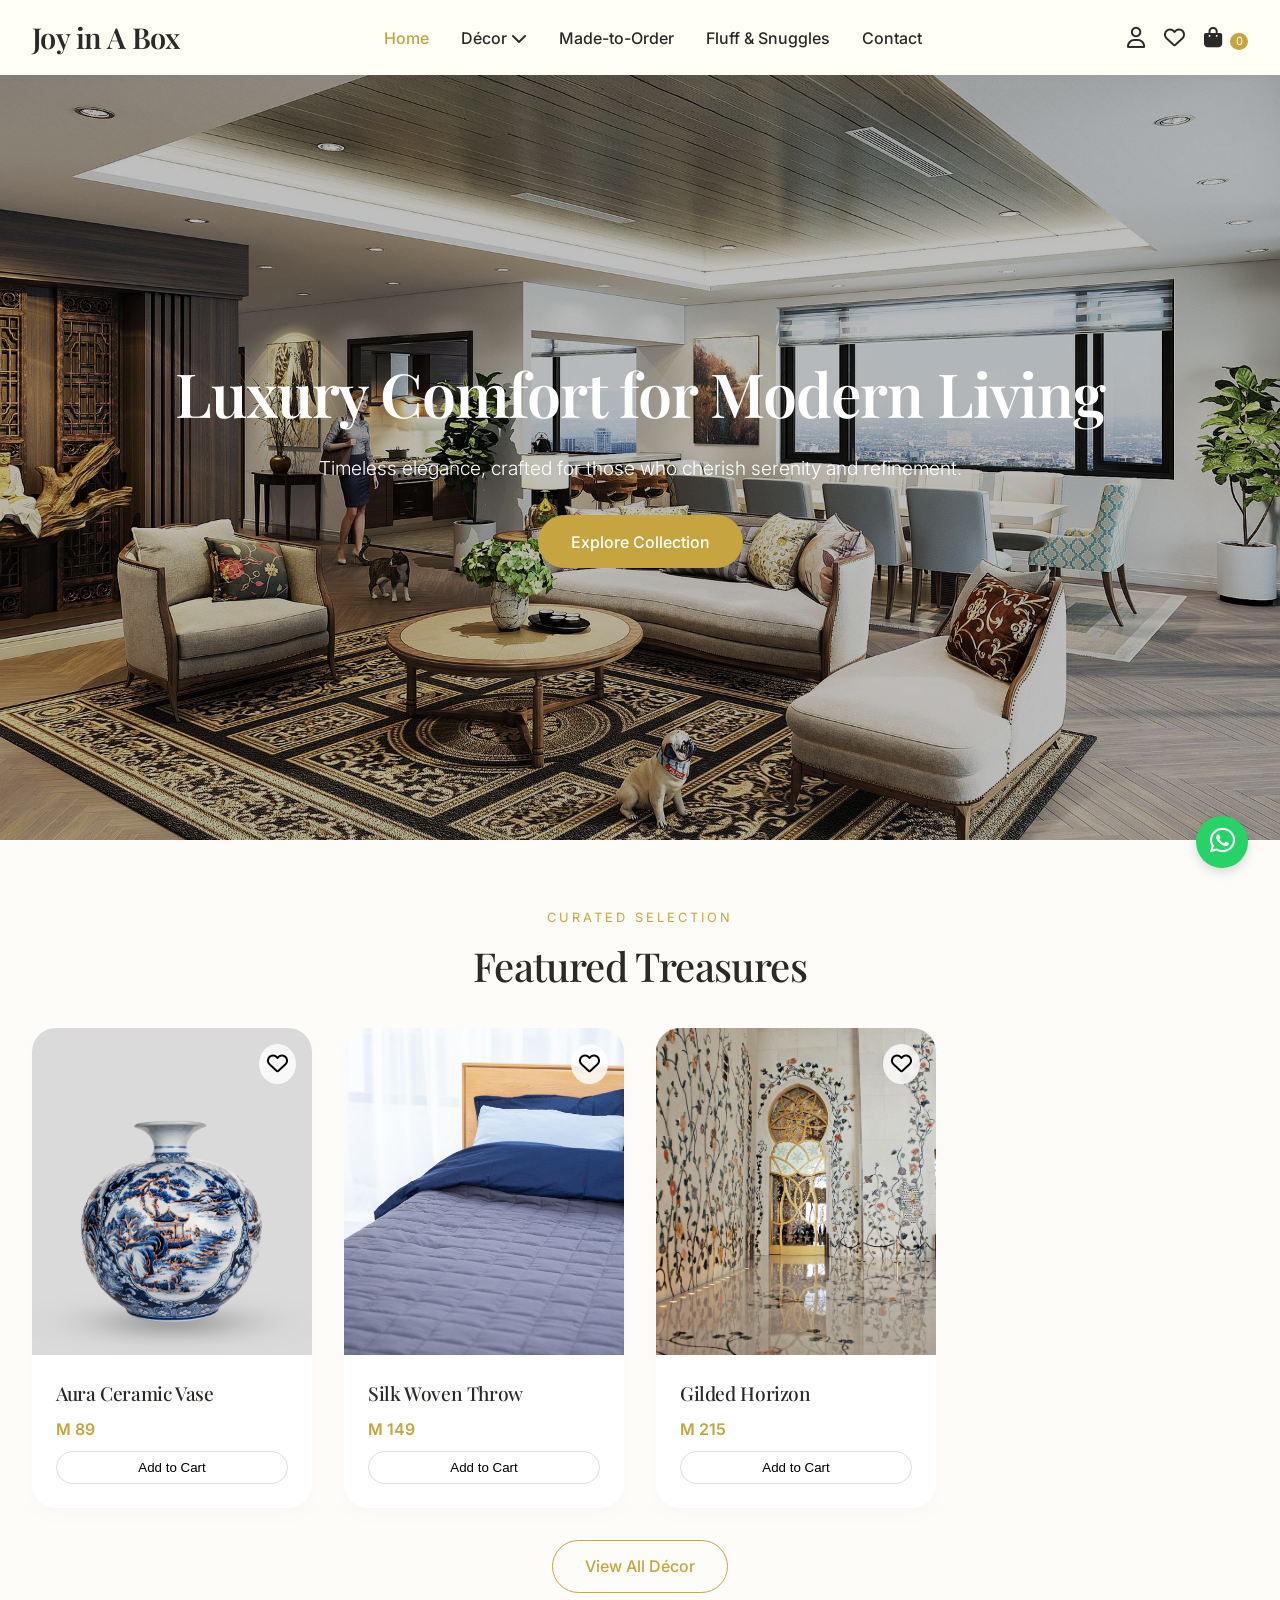
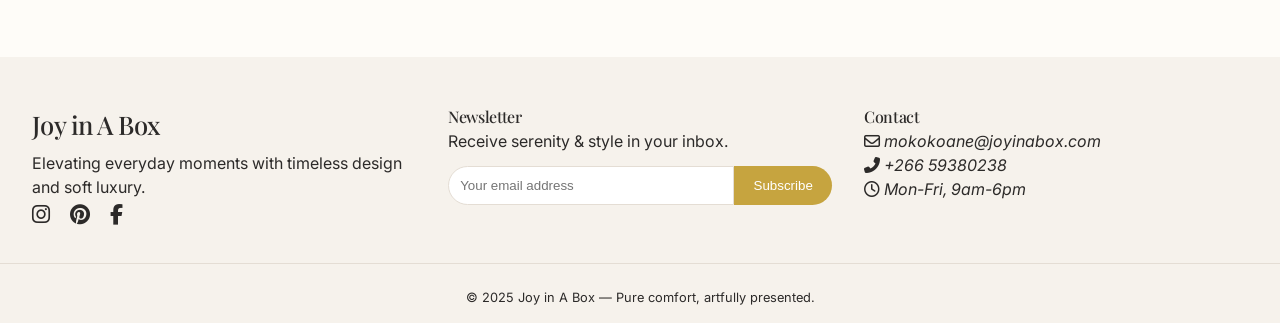
==== index.html @ 7d994edd "Add files via upload" ====
<!DOCTYPE html>
<html lang="en">
<head>
    <meta charset="UTF-8">
    <meta name="viewport" content="width=device-width, initial-scale=1.0, viewport-fit=cover">
    <title>Joy in A Box | Luxury Comfort</title>
    <link rel="preconnect" href="https://fonts.googleapis.com">
    <link rel="preconnect" href="https://fonts.gstatic.com" crossorigin>
    <link href="https://fonts.googleapis.com/css2?family=Inter:opsz,wght@14..32,300;14..32,400;14..32,500;14..32,600&family=Playfair+Display:wght@400;500;600;700&display=swap" rel="stylesheet">
    <link rel="stylesheet" href="https://cdnjs.cloudflare.com/ajax/libs/font-awesome/6.5.1/css/all.min.css">
    <link rel="stylesheet" href="styles.css">
</head>
<body>
    <header class="header">
        <div class="container header-container">
            <div class="logo">
                <a href="index.html">Joy in A Box</a>
            </div>
            <nav class="main-nav">
                <ul class="nav-links">
                    <li><a href="index.html" class="active">Home</a></li>
                    <li class="dropdown-trigger">
                        <a href="decor.html">Décor <i class="fas fa-chevron-down dropdown-arrow"></i></a>
                        <ul class="dropdown-menu">
                            <li><a href="decor.html#wall-art">Wall Art</a></li>
                            <li><a href="decor.html#vases">Vases</a></li>
                            <li><a href="decor.html#lighting">Lighting</a></li>
                        </ul>
                    </li>
                    <li><a href="made-to-order.html">Made-to-Order</a></li>
                    <li><a href="fluff-snuggles.html">Fluff & Snuggles</a></li>
                    <li><a href="contact.html">Contact</a></li>
                </ul>
            </nav>
            <div class="header-icons">
                <a href="#" aria-label="Account" class="icon-btn"><i class="far fa-user"></i></a>
                <a href="#" aria-label="Favourites" class="icon-btn"><i class="far fa-heart"></i></a>
                <a href="#" aria-label="Cart" class="icon-btn cart-icon"><i class="fas fa-shopping-bag"></i> <span class="cart-count">0</span></a>
            </div>
            <button class="mobile-menu-toggle" aria-label="Menu"><i class="fas fa-bars"></i></button>
        </div>
    </header>

    <main>
        <section class="hero">
            <div class="hero-image">
                <div class="hero-overlay"></div>
                <div class="hero-content container">
                    <h1 class="hero-title">Luxury Comfort for Modern Living</h1>
                    <p class="hero-subtitle">Timeless elegance, crafted for those who cherish serenity and refinement.</p>
                    <a href="decor.html" class="btn btn-gold">Explore Collection</a>
                </div>
            </div>
        </section>

        <section class="featured container">
            <div class="section-header">
                <span class="section-tag">Curated Selection</span>
                <h2 class="section-title">Featured Treasures</h2>
            </div>
            <div class="product-grid">
                <div class="product-card">
                    <div class="product-image">
                        <img src="images/aura-vase.png" alt="Aura Ceramic Vase">
                        <button class="fav-btn"><i class="far fa-heart"></i></button>
                    </div>
                    <div class="product-info">
                        <h3>Aura Ceramic Vase</h3>
                        <p class="price">M 89</p>
                        <button class="btn-add-cart">Add to Cart</button>
                    </div>
                </div>
                <div class="product-card">
                    <div class="product-image">
                        <img src="images/silk-throw.jpg" alt="Silk Woven Throw">
                        <button class="fav-btn"><i class="far fa-heart"></i></button>
                    </div>
                    <div class="product-info">
                        <h3>Silk Woven Throw</h3>
                        <p class="price">M 149</p>
                        <button class="btn-add-cart">Add to Cart</button>
                    </div>
                </div>
                <div class="product-card">
                    <div class="product-image">
                        <img src="images/gilded-horizon.jpg" alt="Gilded Horizon">
                        <button class="fav-btn"><i class="far fa-heart"></i></button>
                    </div>
                    <div class="product-info">
                        <h3>Gilded Horizon</h3>
                        <p class="price">M 215</p>
                        <button class="btn-add-cart">Add to Cart</button>
                    </div>
                </div>
            </div>
            <div class="cta-center">
                <a href="decor.html" class="btn btn-outline">View All Décor</a>
            </div>
        </section>
    </main>

    <footer class="footer">
        <div class="container footer-grid">
            <div class="footer-brand">
                <div class="logo-footer">Joy in A Box</div>
                <p>Elevating everyday moments with timeless design and soft luxury.</p>
                <div class="social-links">
                    <a href="#" aria-label="Instagram"><i class="fab fa-instagram"></i></a>
                    <a href="#" aria-label="Pinterest"><i class="fab fa-pinterest"></i></a>
                    <a href="#" aria-label="Facebook"><i class="fab fa-facebook-f"></i></a>
                </div>
            </div>
            <div class="footer-newsletter">
                <h4>Newsletter</h4>
                <p>Receive serenity & style in your inbox.</p>
                <form class="newsletter-form">
                    <input type="email" placeholder="Your email address" required>
                    <button type="submit">Subscribe</button>
                </form>
            </div>
            <div class="footer-contact">
                <h4>Contact</h4>
                <address>
                    <p><i class="far fa-envelope"></i> mokokoane@joyinabox.com</p>
                    <p><i class="fas fa-phone-alt"></i> +266 59380238</p>
                    <p><i class="far fa-clock"></i> Mon-Fri, 9am-6pm </p>
                </address>
            </div>
        </div>
        <div class="footer-bottom">
            <div class="container"><p>© 2025 Joy in A Box — Pure comfort, artfully presented.</p></div>
        </div>
    </footer>

    <a href="https://wa.me/18004399021" class="floating-wa" target="_blank" aria-label="WhatsApp Chat"><i class="fab fa-whatsapp"></i></a>
    <button class="scroll-top" aria-label="Scroll to top"><i class="fas fa-arrow-up"></i></button>

    <script src="script.js"></script>
</body>
</html>
---- styles.css ----
* {
    margin: 0;
    padding: 0;
    box-sizing: border-box;
}

body {
    font-family: 'Inter', sans-serif;
    background-color: #FEFCF8;
    color: #2C2A29;
    line-height: 1.5;
}

h1, h2, h3, h4, .logo, .logo-footer, .hero-title, .section-title {
    font-family: 'Playfair Display', serif;
    font-weight: 500;
    letter-spacing: -0.02em;
}

.container {
    max-width: 1280px;
    margin: 0 auto;
    padding: 0 2rem;
}

.btn {
    display: inline-block;
    padding: 0.85rem 2rem;
    border-radius: 2rem;
    font-weight: 500;
    transition: all 0.3s ease;
    text-decoration: none;
    border: 1px solid transparent;
    cursor: pointer;
    font-family: 'Inter', sans-serif;
}

.btn-gold {
    background-color: #C6A43F;
    color: white;
    border-color: #C6A43F;
}

.btn-gold:hover {
    background-color: #B28C32;
    transform: translateY(-2px);
    box-shadow: 0 10px 20px rgba(0,0,0,0.05);
}

.btn-outline {
    border: 1px solid #C6A43F;
    color: #C6A43F;
    background: transparent;
}

.btn-outline:hover {
    background: #C6A43F;
    color: white;
}

.header {
    background: #FFFFFF;
    box-shadow: 0 2px 12px rgba(0,0,0,0.02);
    position: sticky;
    top: 0;
    z-index: 1000;
    backdrop-filter: blur(4px);
    background-color: rgba(255,255,245,0.96);
}

.header-container {
    display: flex;
    justify-content: space-between;
    align-items: center;
    padding: 1rem 2rem;
    flex-wrap: wrap;
}

.logo a {
    font-size: 1.8rem;
    font-weight: 600;
    text-decoration: none;
    color: #2C2A29;
    letter-spacing: -0.02em;
    font-family: 'Playfair Display', serif;
}

.nav-links {
    display: flex;
    gap: 2rem;
    list-style: none;
}

.nav-links li a {
    text-decoration: none;
    color: #2C2A29;
    font-weight: 500;
    transition: color 0.2s;
}

.nav-links li a:hover, .nav-links li a.active {
    color: #C6A43F;
}

.dropdown-trigger {
    position: relative;
}

.dropdown-menu {
    position: absolute;
    top: 100%;
    left: 0;
    background: white;
    list-style: none;
    padding: 0.75rem 0;
    border-radius: 1rem;
    box-shadow: 0 12px 28px rgba(0,0,0,0.05);
    min-width: 140px;
    opacity: 0;
    visibility: hidden;
    transition: all 0.2s;
    z-index: 10;
}

.dropdown-trigger:hover .dropdown-menu {
    opacity: 1;
    visibility: visible;
}

.dropdown-menu li a {
    display: block;
    padding: 0.5rem 1.5rem;
    color: #2C2A29;
}

.header-icons {
    display: flex;
    gap: 1.2rem;
    align-items: center;
}

.icon-btn {
    font-size: 1.3rem;
    text-decoration: none;
    color: #2C2A29;
    transition: color 0.2s;
}

.cart-icon {
    position: relative;
}
.cart-count {
    font-size: 0.7rem;
    background: #C6A43F;
    color: white;
    border-radius: 50%;
    width: 18px;
    display: inline-block;
    text-align: center;
    margin-left: 2px;
}

.mobile-menu-toggle {
    display: none;
    background: none;
    border: none;
    font-size: 1.8rem;
    cursor: pointer;
}

.hero-image {
    background-image: url('images/hero-luxury-interior.jpg');
    background-size: cover;
    background-position: center 40%;
    height: 85vh;
    position: relative;
    display: flex;
    align-items: center;
    justify-content: center;
}
.hero-overlay {
    position: absolute;
    inset: 0;
    background: rgba(0,0,0,0.25);
}
.hero-content {
    position: relative;
    text-align: center;
    color: white;
    z-index: 2;
}
.hero-title {
    font-size: 3.8rem;
    margin-bottom: 1rem;
    font-weight: 600;
}
.hero-subtitle {
    font-size: 1.2rem;
    margin-bottom: 2rem;
    font-weight: 300;
}

.section-header {
    text-align: center;
    margin: 4rem 0 2rem;
}
.section-tag {
    font-size: 0.8rem;
    letter-spacing: 3px;
    text-transform: uppercase;
    color: #C6A43F;
}
.section-title {
    font-size: 2.5rem;
    margin-top: 0.5rem;
}

.product-grid {
    display: grid;
    grid-template-columns: repeat(auto-fill, minmax(280px, 1fr));
    gap: 2rem;
    margin: 2rem 0;
}

.product-card {
    background: white;
    border-radius: 1.5rem;
    overflow: hidden;
    transition: all 0.3s ease;
    box-shadow: 0 8px 20px rgba(0,0,0,0.02);
}
.product-card:hover {
    transform: translateY(-6px);
    box-shadow: 0 24px 36px rgba(0,0,0,0.05);
}
.product-image {
    position: relative;
}
.product-image img {
    width: 100%;
    aspect-ratio: 6 / 7;
    object-fit: cover;
    display: block;
}
.fav-btn {
    position: absolute;
    top: 1rem;
    right: 1rem;
    background: rgba(255,255,255,0.8);
    border: none;
    font-size: 1.3rem;
    padding: 0.5rem;
    border-radius: 50%;
    cursor: pointer;
    backdrop-filter: blur(2px);
    transition: all 0.2s;
}
.fav-btn:hover {
    background: white;
    transform: scale(1.05);
}
.product-info {
    padding: 1.5rem;
}
.product-info h3 {
    font-size: 1.2rem;
    font-weight: 500;
}
.price {
    font-weight: 600;
    margin: 0.6rem 0;
    color: #C6A43F;
}
.btn-add-cart {
    background: none;
    border: 1px solid #ddd;
    padding: 0.5rem 1rem;
    border-radius: 2rem;
    cursor: pointer;
    width: 100%;
    transition: 0.2s;
}
.btn-add-cart:hover {
    background: #C6A43F;
    border-color: #C6A43F;
    color: white;
}
.cta-center {
    text-align: center;
    margin: 2rem 0 4rem;
}

.footer {
    background: #F6F2EC;
    padding: 3rem 0 1rem;
    margin-top: 4rem;
}
.footer-grid {
    display: grid;
    grid-template-columns: 1fr 1fr 1fr;
    gap: 2rem;
}
.logo-footer {
    font-size: 1.6rem;
    font-family: 'Playfair Display', serif;
    margin-bottom: 0.5rem;
}
.social-links a {
    text-decoration: none;
    margin-right: 1rem;
    font-size: 1.3rem;
    color: #2C2A29;
    transition: color 0.2s;
}
.social-links a:hover {
    color: #C6A43F;
}
.newsletter-form {
    display: flex;
    margin-top: 0.8rem;
}
.newsletter-form input {
    flex: 1;
    padding: 0.7rem;
    border: 1px solid #E4DDD4;
    border-radius: 3rem 0 0 3rem;
    outline: none;
}
.newsletter-form button {
    background: #C6A43F;
    border: none;
    padding: 0 1.2rem;
    border-radius: 0 3rem 3rem 0;
    color: white;
    cursor: pointer;
    transition: background 0.2s;
}
.newsletter-form button:hover {
    background: #B28C32;
}
.footer-bottom {
    border-top: 1px solid #E4DDD4;
    text-align: center;
    margin-top: 2rem;
    padding-top: 1.5rem;
    font-size: 0.8rem;
}

.floating-wa {
    position: fixed;
    bottom: 2rem;
    right: 2rem;
    background: #25D366;
    color: white;
    font-size: 1.8rem;
    padding: 0.6rem;
    width: 52px;
    height: 52px;
    border-radius: 50%;
    text-align: center;
    line-height: 1;
    text-decoration: none;
    box-shadow: 0 4px 12px rgba(0,0,0,0.15);
    z-index: 99;
    transition: transform 0.2s;
}
.floating-wa:hover {
    transform: scale(1.05);
}
.scroll-top {
    position: fixed;
    bottom: 2rem;
    right: 6rem;
    background: #C6A43F;
    border: none;
    width: 45px;
    height: 45px;
    border-radius: 50%;
    font-size: 1.2rem;
    cursor: pointer;
    opacity: 0.7;
    transition: 0.2s;
    z-index: 99;
    color: white;
}
.scroll-top:hover {
    opacity: 1;
    transform: translateY(-2px);
}

.page-header {
    text-align: center;
    margin: 3rem auto;
}
.categories-list {
    display: flex;
    justify-content: center;
    gap: 2rem;
    list-style: none;
    margin: 2rem 0;
}
.cat-badge {
    background: #F3EFE9;
    padding: 0.5rem 1.5rem;
    border-radius: 3rem;
    font-weight: 500;
    display: inline-flex;
    align-items: center;
    gap: 0.5rem;
}
.decor-section {
    margin-bottom: 3rem;
}
.decor-section h2 {
    font-size: 1.8rem;
    border-left: 4px solid #C6A43F;
    padding-left: 1rem;
    margin: 2rem 0 1rem;
    display: flex;
    align-items: center;
    gap: 0.75rem;
}

.made-to-order-container {
    max-width: 900px;
    margin: 2rem auto;
}
.process-timeline {
    background: #FAF7F2;
    border-radius: 2rem;
    padding: 2rem;
}
.timeline-title {
    text-align: center;
    margin-bottom: 2rem;
    font-size: 1.8rem;
}
.ordered-steps {
    list-style: none;
    padding: 0;
}
.ordered-steps li {
    display: flex;
    gap: 1rem;
    margin-bottom: 2rem;
    align-items: flex-start;
}
.step-icon {
    font-size: 2rem;
    min-width: 60px;
    color: #C6A43F;
}
.step-content strong {
    font-weight: 600;
    display: block;
    margin-bottom: 0.25rem;
    font-size: 1.1rem;
}
.custom-cta {
    text-align: center;
    margin-top: 2.5rem;
}

.cozy-hero {
    text-align: center;
    margin: 3rem auto 1rem;
}
.video-wrapper {
    margin: 2rem auto;
    border-radius: 2rem;
    overflow: hidden;
    box-shadow: 0 15px 30px rgba(0,0,0,0.05);
}
.video-wrapper video {
    display: block;
    border-radius: 2rem;
}
.soft-card {
    border-radius: 2rem;
}

.contact-grid {
    display: grid;
    grid-template-columns: 1fr 1fr;
    gap: 3rem;
    margin: 3rem auto;
}
.about-us h2, .contact-form-wrapper h2 {
    font-size: 1.8rem;
    margin-bottom: 1rem;
    display: flex;
    align-items: center;
    gap: 0.75rem;
}
.store-hours {
    margin-top: 1.5rem;
    padding-top: 1rem;
    border-top: 1px solid #E4DDD4;
}
.store-hours h3 {
    margin-bottom: 0.5rem;
    display: flex;
    align-items: center;
    gap: 0.5rem;
}
.form-group {
    margin-bottom: 1.2rem;
}
.form-group input, .form-group textarea {
    width: 100%;
    padding: 0.9rem;
    border: 1px solid #E4DDD4;
    border-radius: 1rem;
    background: white;
    font-family: 'Inter', sans-serif;
    transition: border-color 0.2s;
}
.form-group input:focus, .form-group textarea:focus {
    outline: none;
    border-color: #C6A43F;
}
.form-note {
    font-size: 0.8rem;
    margin-top: 1rem;
    color: #7E6B5C;
}

@media (max-width: 960px) {
    .main-nav {
        display: none;
        position: absolute;
        top: 100%;
        left: 0;
        width: 100%;
        background: white;
        padding: 1.5rem;
        box-shadow: 0 10px 20px rgba(0,0,0,0.05);
    }
    .main-nav.active {
        display: block;
    }
    .nav-links {
        flex-direction: column;
        gap: 1rem;
    }
    .mobile-menu-toggle {
        display: block;
    }
    .header-icons {
        margin-right: 0.5rem;
    }
    .footer-grid {
        grid-template-columns: 1fr;
        text-align: center;
        gap: 1.5rem;
    }
    .contact-grid {
        grid-template-columns: 1fr;
    }
    .hero-title {
        font-size: 2.2rem;
    }
    .product-grid {
        grid-template-columns: repeat(auto-fill, minmax(240px, 1fr));
    }
    .scroll-top {
        right: 1.2rem;
        bottom: 1.2rem;
    }
    .floating-wa {
        right: 1.2rem;
        bottom: 5rem;
    }
}
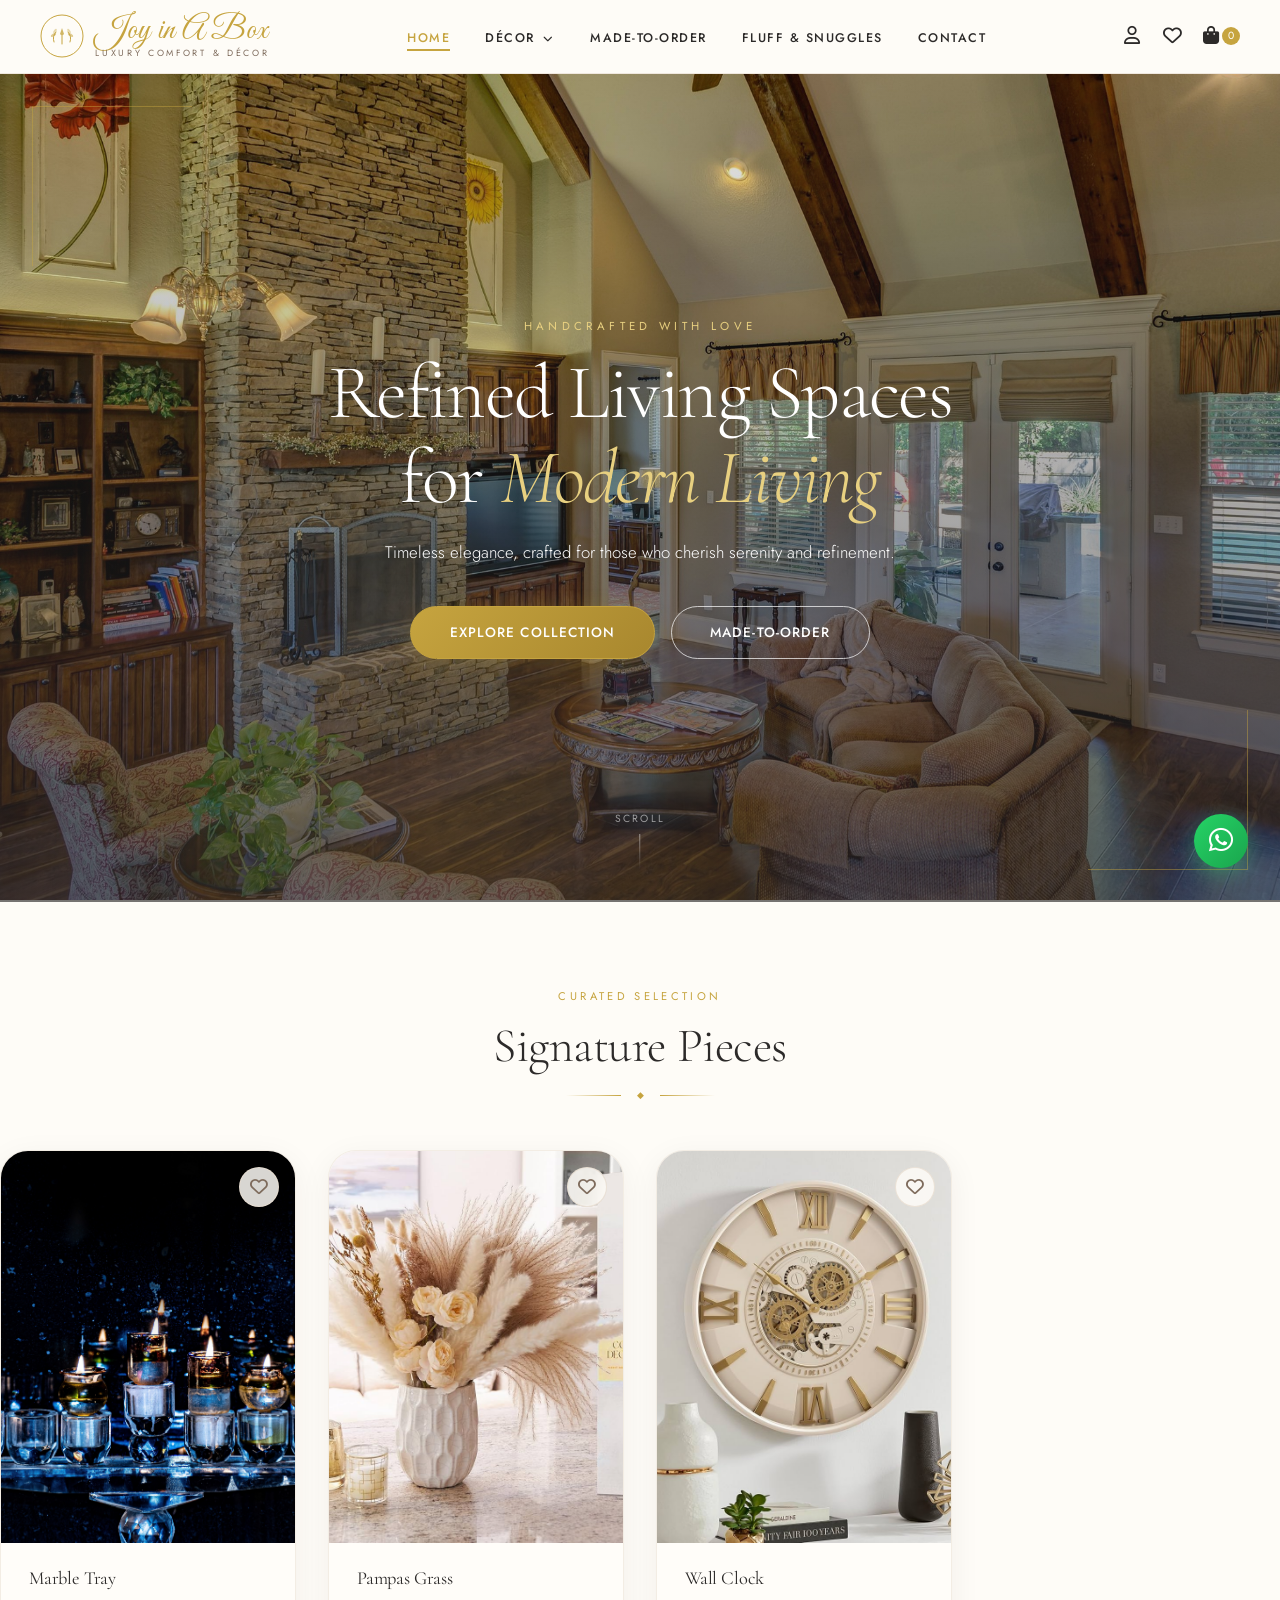
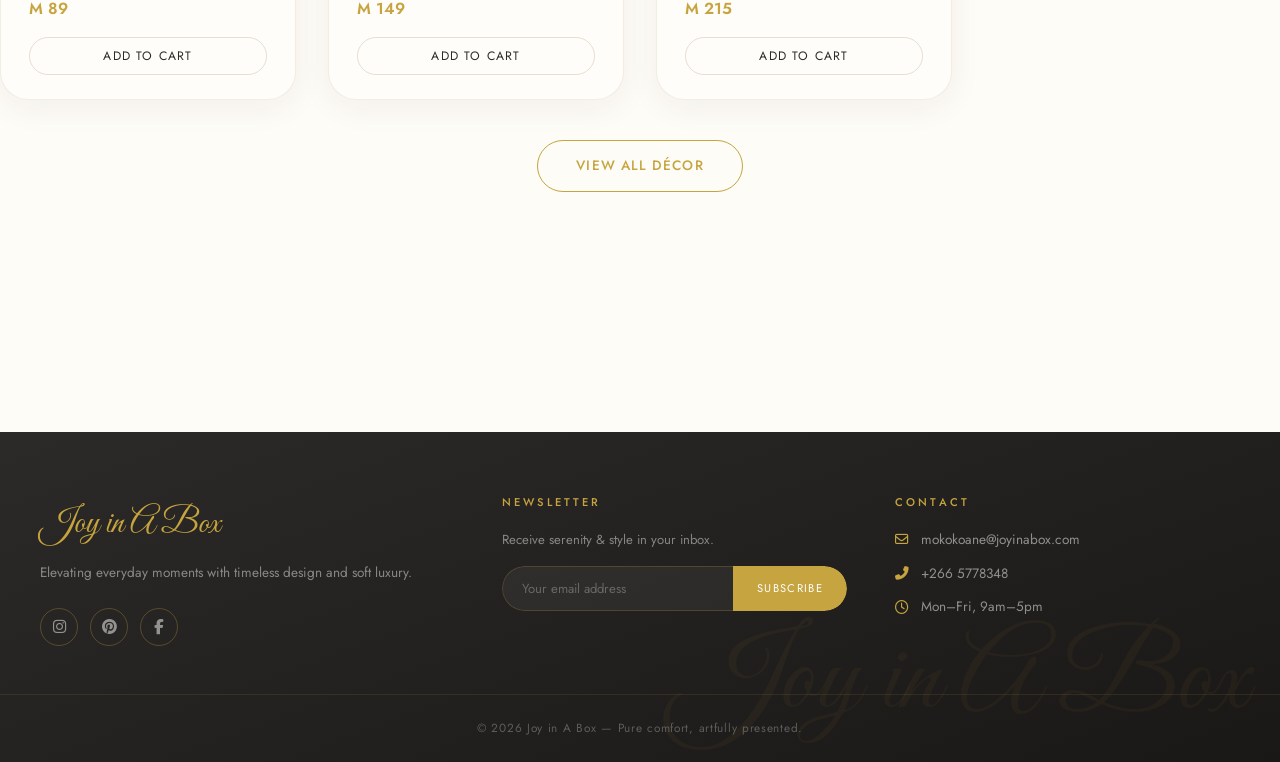
==== commit 0e37d1a7: "Add files via upload" ====
--- a/index.html
+++ b/index.html
@@ -1,140 +1,259 @@
-<!DOCTYPE html>
-<html lang="en">
-<head>
-    <meta charset="UTF-8">
-    <meta name="viewport" content="width=device-width, initial-scale=1.0, viewport-fit=cover">
-    <title>Joy in A Box | Luxury Comfort</title>
-    <link rel="preconnect" href="https://fonts.googleapis.com">
-    <link rel="preconnect" href="https://fonts.gstatic.com" crossorigin>
-    <link href="https://fonts.googleapis.com/css2?family=Inter:opsz,wght@14..32,300;14..32,400;14..32,500;14..32,600&family=Playfair+Display:wght@400;500;600;700&display=swap" rel="stylesheet">
-    <link rel="stylesheet" href="https://cdnjs.cloudflare.com/ajax/libs/font-awesome/6.5.1/css/all.min.css">
-    <link rel="stylesheet" href="styles.css">
-</head>
-<body>
-    <header class="header">
-        <div class="container header-container">
-            <div class="logo">
-                <a href="index.html">Joy in A Box</a>
-            </div>
-            <nav class="main-nav">
-                <ul class="nav-links">
-                    <li><a href="index.html" class="active">Home</a></li>
-                    <li class="dropdown-trigger">
-                        <a href="decor.html">Décor <i class="fas fa-chevron-down dropdown-arrow"></i></a>
-                        <ul class="dropdown-menu">
-                            <li><a href="decor.html#wall-art">Wall Art</a></li>
-                            <li><a href="decor.html#vases">Vases</a></li>
-                            <li><a href="decor.html#lighting">Lighting</a></li>
-                        </ul>
-                    </li>
-                    <li><a href="made-to-order.html">Made-to-Order</a></li>
-                    <li><a href="fluff-snuggles.html">Fluff & Snuggles</a></li>
-                    <li><a href="contact.html">Contact</a></li>
-                </ul>
-            </nav>
-            <div class="header-icons">
-                <a href="#" aria-label="Account" class="icon-btn"><i class="far fa-user"></i></a>
-                <a href="#" aria-label="Favourites" class="icon-btn"><i class="far fa-heart"></i></a>
-                <a href="#" aria-label="Cart" class="icon-btn cart-icon"><i class="fas fa-shopping-bag"></i> <span class="cart-count">0</span></a>
-            </div>
-            <button class="mobile-menu-toggle" aria-label="Menu"><i class="fas fa-bars"></i></button>
-        </div>
-    </header>
-
-    <main>
-        <section class="hero">
-            <div class="hero-image">
-                <div class="hero-overlay"></div>
-                <div class="hero-content container">
-                    <h1 class="hero-title">Luxury Comfort for Modern Living</h1>
-                    <p class="hero-subtitle">Timeless elegance, crafted for those who cherish serenity and refinement.</p>
-                    <a href="decor.html" class="btn btn-gold">Explore Collection</a>
-                </div>
-            </div>
-        </section>
-
-        <section class="featured container">
-            <div class="section-header">
-                <span class="section-tag">Curated Selection</span>
-                <h2 class="section-title">Featured Treasures</h2>
-            </div>
-            <div class="product-grid">
-                <div class="product-card">
-                    <div class="product-image">
-                        <img src="images/aura-vase.png" alt="Aura Ceramic Vase">
-                        <button class="fav-btn"><i class="far fa-heart"></i></button>
-                    </div>
-                    <div class="product-info">
-                        <h3>Aura Ceramic Vase</h3>
-                        <p class="price">M 89</p>
-                        <button class="btn-add-cart">Add to Cart</button>
-                    </div>
-                </div>
-                <div class="product-card">
-                    <div class="product-image">
-                        <img src="images/silk-throw.jpg" alt="Silk Woven Throw">
-                        <button class="fav-btn"><i class="far fa-heart"></i></button>
-                    </div>
-                    <div class="product-info">
-                        <h3>Silk Woven Throw</h3>
-                        <p class="price">M 149</p>
-                        <button class="btn-add-cart">Add to Cart</button>
-                    </div>
-                </div>
-                <div class="product-card">
-                    <div class="product-image">
-                        <img src="images/gilded-horizon.jpg" alt="Gilded Horizon">
-                        <button class="fav-btn"><i class="far fa-heart"></i></button>
-                    </div>
-                    <div class="product-info">
-                        <h3>Gilded Horizon</h3>
-                        <p class="price">M 215</p>
-                        <button class="btn-add-cart">Add to Cart</button>
-                    </div>
-                </div>
-            </div>
-            <div class="cta-center">
-                <a href="decor.html" class="btn btn-outline">View All Décor</a>
-            </div>
-        </section>
-    </main>
-
-    <footer class="footer">
-        <div class="container footer-grid">
-            <div class="footer-brand">
-                <div class="logo-footer">Joy in A Box</div>
-                <p>Elevating everyday moments with timeless design and soft luxury.</p>
-                <div class="social-links">
-                    <a href="#" aria-label="Instagram"><i class="fab fa-instagram"></i></a>
-                    <a href="#" aria-label="Pinterest"><i class="fab fa-pinterest"></i></a>
-                    <a href="#" aria-label="Facebook"><i class="fab fa-facebook-f"></i></a>
-                </div>
-            </div>
-            <div class="footer-newsletter">
-                <h4>Newsletter</h4>
-                <p>Receive serenity & style in your inbox.</p>
-                <form class="newsletter-form">
-                    <input type="email" placeholder="Your email address" required>
-                    <button type="submit">Subscribe</button>
-                </form>
-            </div>
-            <div class="footer-contact">
-                <h4>Contact</h4>
-                <address>
-                    <p><i class="far fa-envelope"></i> mokokoane@joyinabox.com</p>
-                    <p><i class="fas fa-phone-alt"></i> +266 59380238</p>
-                    <p><i class="far fa-clock"></i> Mon-Fri, 9am-6pm </p>
-                </address>
-            </div>
-        </div>
-        <div class="footer-bottom">
-            <div class="container"><p>© 2025 Joy in A Box — Pure comfort, artfully presented.</p></div>
-        </div>
-    </footer>
-
-    <a href="https://wa.me/18004399021" class="floating-wa" target="_blank" aria-label="WhatsApp Chat"><i class="fab fa-whatsapp"></i></a>
-    <button class="scroll-top" aria-label="Scroll to top"><i class="fas fa-arrow-up"></i></button>
-
-    <script src="script.js"></script>
-</body>
-</html>+<!DOCTYPE html>
+<html lang="en">
+<head>
+  <meta charset="UTF-8">
+  <meta name="viewport" content="width=device-width, initial-scale=1.0, viewport-fit=cover">
+  <title>Joy in A Box | Luxury Comfort</title>
+  <link rel="preconnect" href="https://fonts.googleapis.com">
+  <link rel="preconnect" href="https://fonts.gstatic.com" crossorigin>
+  <!-- New fonts: Cormorant Garamond (display), Great Vibes (script logo), Jost (body) -->
+  <link href="https://fonts.googleapis.com/css2?family=Cormorant+Garamond:ital,wght@0,300;0,400;0,500;1,300;1,400&family=Great+Vibes&family=Jost:wght@300;400;500;600&display=swap" rel="stylesheet">
+  <link rel="stylesheet" href="https://cdnjs.cloudflare.com/ajax/libs/font-awesome/6.5.1/css/all.min.css">
+  <link rel="stylesheet" href="styles.css">
+</head>
+<body>
+
+  <!-- ═══ HEADER ═══════ -->
+  <header class="header" id="mainHeader">
+    <div class="container header-container">
+
+  
+      <div class="logo">
+        <a href="index.html">
+          <!-- Botanical SVG emblem -->
+          <svg class="logo-emblem" viewBox="0 0 44 44" fill="none" xmlns="http://www.w3.org/2000/svg">
+            <circle cx="22" cy="22" r="21" stroke="#C6A43F" stroke-width="1"/>
+            <!-- Botanical branch left -->
+            <path d="M14 28 Q12 22 16 18" stroke="#C6A43F" stroke-width="1" stroke-linecap="round" fill="none"/>
+            <ellipse cx="13.5" cy="21" rx="3" ry="1.5" transform="rotate(-30 13.5 21)" fill="#C6A43F" opacity="0.55"/>
+            <ellipse cx="15" cy="17" rx="2.5" ry="1.2" transform="rotate(-50 15 17)" fill="#C6A43F" opacity="0.4"/>
+            <!-- Botanical branch right -->
+            <path d="M30 28 Q32 22 28 18" stroke="#C6A43F" stroke-width="1" stroke-linecap="round" fill="none"/>
+            <ellipse cx="30.5" cy="21" rx="3" ry="1.5" transform="rotate(30 30.5 21)" fill="#C6A43F" opacity="0.55"/>
+            <ellipse cx="29" cy="17" rx="2.5" ry="1.2" transform="rotate(50 29 17)" fill="#C6A43F" opacity="0.4"/>
+            <!-- Centre diamond -->
+            <path d="M22 14 L24 20 L22 22 L20 20 Z" fill="#C6A43F" opacity="0.8"/>
+            <!-- Stem -->
+            <line x1="22" y1="22" x2="22" y2="30" stroke="#C6A43F" stroke-width="1" stroke-linecap="round"/>
+          </svg>
+          <div class="logo-text-wrap">
+            <span class="logo-script">Joy in A Box</span>
+            <span class="logo-sub">Luxury Comfort &amp; Décor</span>
+          </div>
+        </a>
+      </div>
+
+      <!-- ── Nav ── -->
+      <nav class="main-nav" id="mainNav">
+        <ul class="nav-links">
+          <li><a href="index.html" class="active">Home</a></li>
+          <li class="dropdown-trigger">
+            <a href="decor.html">Décor <i class="fas fa-chevron-down dropdown-arrow"></i></a>
+            <ul class="dropdown-menu">
+              <li><a href="decor.html#wall-art">Wall Art</a></li>
+              <li><a href="decor.html#vases">Vases</a></li>
+              <li><a href="decor.html#lighting">Lighting</a></li>
+            </ul>
+          </li>
+          <li><a href="made-to-order.html">Made-to-Order</a></li>
+          <li><a href="fluff-snuggles.html">Fluff &amp; Snuggles</a></li>
+          <li><a href="contact.html">Contact</a></li>
+        </ul>
+      </nav>
+
+      <!-- ── Icons ── -->
+      <div class="header-icons">
+        <a href="#" aria-label="Account" class="icon-btn"><i class="far fa-user"></i></a>
+        <a href="#" aria-label="Favourites" class="icon-btn"><i class="far fa-heart"></i></a>
+        <a href="#" aria-label="Cart" class="icon-btn cart-icon"><i class="fas fa-shopping-bag"></i> <span class="cart-count">0</span></a>
+      </div>
+      <button class="mobile-menu-toggle" aria-label="Menu" id="menuToggle"><i class="fas fa-bars"></i></button>
+    </div>
+  </header>
+
+  <!-- ═══ MAIN ════-->
+  <main>
+
+    <!-- ── Hero ── -->
+    <section class="hero">
+      <div class="hero-image">
+     <div class="hero-overlay"></div>
+        <div class="hero-content container">
+          <p class="hero-eyebrow">Handcrafted with love</p>
+          <h1 class="hero-title">Refined Living Spaces<br>for <em>Modern Living</em></h1>
+          <p class="hero-subtitle">Timeless elegance, crafted for those who cherish serenity and refinement.</p>
+          <div class="hero-cta-group">
+            <a href="decor.html" class="btn btn-gold">Explore Collection</a>
+            <a href="made-to-order.html" class="btn btn-outline" style="border-color:rgba(255,255,255,0.7);color:white;">Made-to-Order</a>
+          </div>
+        </div>
+        <div class="hero-scroll">Scroll</div>
+      </div>
+    </section>
+
+    <!-- ── Featured Products ── -->
+    <section class="featured container">
+      <div class="section-header">
+        <span class="section-eyebrow">Curated Selection</span>
+        <h2 class="section-title">Signature Pieces</h2>
+        <div class="section-divider"><span class="divider-diamond">◆</span></div>
+      </div>
+
+      <div class="product-grid">
+        <!-- Card 1 -->
+        <div class="product-card">
+          <div class="product-image">
+            <!--
+              📸 IMAGE SLOT: Aura Ceramic Vase product photo
+                 File: images/product-aura-vase.jpg
+                 Best: close-up of the vase on a neutral background
+                 Size: 600 × 800 px (portrait 3:4)
+            -->
+            <img src="images/marble-tray.jpg" alt="Marble Tray">
+            <button class="fav-btn" aria-label="Add to favourites"><i class="far fa-heart"></i></button>
+          </div>
+          <div class="product-info">
+            <h3>Marble Tray</h3>
+            <p class="price">M 89</p>
+            <button class="btn-add-cart">Add to Cart</button>
+          </div>
+        </div>
+
+        <!-- Card 2 -->
+        <div class="product-card">
+          <div class="product-image">
+            <!--
+              📸 IMAGE SLOT: Silk Woven Throw product photo
+                 File: images/product-silk-throw.jpg
+                 Best: throw draped over a chair or neatly folded
+                 Size: 600 × 800 px (portrait 3:4)
+            -->
+            <img src="images/pampas-grass.jpg" alt="Pampas Grass">
+            <button class="fav-btn" aria-label="Add to favourites"><i class="far fa-heart"></i></button>
+          </div>
+          <div class="product-info">
+            <h3>Pampas Grass</h3>
+            <p class="price">M 149</p>
+            <button class="btn-add-cart">Add to Cart</button>
+          </div>
+        </div>
+
+        <!-- Card 3 -->
+        <div class="product-card">
+          <div class="product-image">
+            <!--
+              📸 IMAGE SLOT: Gilded Horizon wall art product photo
+                 File: images/product-gilded-horizon.jpg
+                 Best: art piece hanging on a wall in context
+                 Size: 600 × 800 px (portrait 3:4)
+            -->
+            <img src="images/wall-clock.jpg" alt="Wall Clock">
+            <button class="fav-btn" aria-label="Add to favourites"><i class="far fa-heart"></i></button>
+          </div>
+          <div class="product-info">
+            <h3>Wall Clock</h3>
+            <p class="price">M 215</p>
+            <button class="btn-add-cart">Add to Cart</button>
+          </div>
+        </div>
+      </div>
+
+      <div class="cta-center">
+        <a href="decor.html" class="btn btn-outline">View All Décor</a>
+      </div>
+    </section>
+
+  </main>
+
+  <!-- ═══ FOOTER ═══ -->
+  <footer class="footer">
+    <div class="container footer-grid">
+      <div class="footer-brand">
+        <div class="logo-footer">Joy in A Box</div>
+        <p>Elevating everyday moments with timeless design and soft luxury.</p>
+        <div class="social-links">
+          <a href="#" aria-label="Instagram"><i class="fab fa-instagram"></i></a>
+          <a href="#" aria-label="Pinterest"><i class="fab fa-pinterest"></i></a>
+          <a href="#" aria-label="Facebook"><i class="fab fa-facebook-f"></i></a>
+        </div>
+      </div>
+      <div class="footer-newsletter">
+        <h4>Newsletter</h4>
+        <p>Receive serenity &amp; style in your inbox.</p>
+        <form class="newsletter-form">
+          <input type="email" placeholder="Your email address" required>
+          <button type="submit">Subscribe</button>
+        </form>
+      </div>
+      <div class="footer-contact">
+        <h4>Contact</h4>
+        <address>
+          <p><i class="far fa-envelope"></i> mokokoane@joyinabox.com</p>
+          <p><i class="fas fa-phone-alt"></i> +266 5778348</p>
+          <p><i class="far fa-clock"></i> Mon–Fri, 9am–5pm</p>
+        </address>
+      </div>
+    </div>
+    <div class="footer-bottom">
+      <div class="container"><p>© 2026 Joy in A Box — Pure comfort, artfully presented.</p></div>
+    </div>
+  </footer>
+
+  <a href="https://wa.me/2665778348" class="floating-wa" target="_blank" aria-label="WhatsApp Chat"><i class="fab fa-whatsapp"></i></a>
+  <button class="scroll-top" id="scrollTop" aria-label="Scroll to top"><i class="fas fa-arrow-up"></i></button>
+
+  <script>
+    // Header scroll shadow
+    const header = document.getElementById('mainHeader');
+    window.addEventListener('scroll', () => {
+      header.classList.toggle('scrolled', window.scrollY > 30);
+      document.getElementById('scrollTop').classList.toggle('visible', window.scrollY > 300);
+    });
+
+    // Mobile menu
+    document.getElementById('menuToggle').addEventListener('click', () => {
+      document.getElementById('mainNav').classList.toggle('active');
+    });
+
+    // Scroll to top
+    document.getElementById('scrollTop').addEventListener('click', () => {
+      window.scrollTo({ top: 0, behavior: 'smooth' });
+    });
+
+    // Fade-up on scroll (optional progressive enhancement)
+    const observer = new IntersectionObserver((entries) => {
+      entries.forEach(e => { if (e.isIntersecting) e.target.classList.add('visible'); });
+    }, { threshold: 0.1 });
+    document.querySelectorAll('.fade-up').forEach(el => observer.observe(el));
+
+    // Add to cart feedback
+    document.querySelectorAll('.btn-add-cart').forEach(btn => {
+      btn.addEventListener('click', function() {
+        this.textContent = '✓ Added!';
+        this.style.background = '#C6A43F';
+        this.style.color = 'white';
+        this.style.borderColor = '#C6A43F';
+        setTimeout(() => {
+          this.textContent = 'Add to Cart';
+          this.style.background = '';
+          this.style.color = '';
+          this.style.borderColor = '';
+        }, 1800);
+        const count = document.querySelector('.cart-count');
+        count.textContent = parseInt(count.textContent) + 1;
+      });
+    });
+
+    // Fav toggle
+    document.querySelectorAll('.fav-btn').forEach(btn => {
+      btn.addEventListener('click', function() {
+        this.classList.toggle('active');
+        const icon = this.querySelector('i');
+        icon.classList.toggle('far');
+        icon.classList.toggle('fas');
+        icon.style.color = this.classList.contains('active') ? '#e05a5a' : '';
+      });
+    });
+  </script>
+</body>
+</html>
--- a/styles.css
+++ b/styles.css
@@ -1,574 +1,837 @@
-* {
-    margin: 0;
-    padding: 0;
-    box-sizing: border-box;
-}
-
-body {
-    font-family: 'Inter', sans-serif;
-    background-color: #FEFCF8;
-    color: #2C2A29;
-    line-height: 1.5;
-}
-
-h1, h2, h3, h4, .logo, .logo-footer, .hero-title, .section-title {
-    font-family: 'Playfair Display', serif;
-    font-weight: 500;
-    letter-spacing: -0.02em;
-}
-
-.container {
-    max-width: 1280px;
-    margin: 0 auto;
-    padding: 0 2rem;
-}
-
-.btn {
-    display: inline-block;
-    padding: 0.85rem 2rem;
-    border-radius: 2rem;
-    font-weight: 500;
-    transition: all 0.3s ease;
-    text-decoration: none;
-    border: 1px solid transparent;
-    cursor: pointer;
-    font-family: 'Inter', sans-serif;
-}
-
-.btn-gold {
-    background-color: #C6A43F;
-    color: white;
-    border-color: #C6A43F;
-}
-
-.btn-gold:hover {
-    background-color: #B28C32;
-    transform: translateY(-2px);
-    box-shadow: 0 10px 20px rgba(0,0,0,0.05);
-}
-
-.btn-outline {
-    border: 1px solid #C6A43F;
-    color: #C6A43F;
-    background: transparent;
-}
-
-.btn-outline:hover {
-    background: #C6A43F;
-    color: white;
-}
-
-.header {
-    background: #FFFFFF;
-    box-shadow: 0 2px 12px rgba(0,0,0,0.02);
-    position: sticky;
-    top: 0;
-    z-index: 1000;
-    backdrop-filter: blur(4px);
-    background-color: rgba(255,255,245,0.96);
-}
-
-.header-container {
-    display: flex;
-    justify-content: space-between;
-    align-items: center;
-    padding: 1rem 2rem;
-    flex-wrap: wrap;
-}
-
-.logo a {
-    font-size: 1.8rem;
-    font-weight: 600;
-    text-decoration: none;
-    color: #2C2A29;
-    letter-spacing: -0.02em;
-    font-family: 'Playfair Display', serif;
-}
-
-.nav-links {
-    display: flex;
-    gap: 2rem;
-    list-style: none;
-}
-
-.nav-links li a {
-    text-decoration: none;
-    color: #2C2A29;
-    font-weight: 500;
-    transition: color 0.2s;
-}
-
-.nav-links li a:hover, .nav-links li a.active {
-    color: #C6A43F;
-}
-
-.dropdown-trigger {
-    position: relative;
-}
-
-.dropdown-menu {
-    position: absolute;
-    top: 100%;
-    left: 0;
-    background: white;
-    list-style: none;
-    padding: 0.75rem 0;
-    border-radius: 1rem;
-    box-shadow: 0 12px 28px rgba(0,0,0,0.05);
-    min-width: 140px;
-    opacity: 0;
-    visibility: hidden;
-    transition: all 0.2s;
-    z-index: 10;
-}
-
-.dropdown-trigger:hover .dropdown-menu {
-    opacity: 1;
-    visibility: visible;
-}
-
-.dropdown-menu li a {
-    display: block;
-    padding: 0.5rem 1.5rem;
-    color: #2C2A29;
-}
-
-.header-icons {
-    display: flex;
-    gap: 1.2rem;
-    align-items: center;
-}
-
-.icon-btn {
-    font-size: 1.3rem;
-    text-decoration: none;
-    color: #2C2A29;
-    transition: color 0.2s;
-}
-
-.cart-icon {
-    position: relative;
-}
-.cart-count {
-    font-size: 0.7rem;
-    background: #C6A43F;
-    color: white;
-    border-radius: 50%;
-    width: 18px;
-    display: inline-block;
-    text-align: center;
-    margin-left: 2px;
-}
-
-.mobile-menu-toggle {
-    display: none;
-    background: none;
-    border: none;
-    font-size: 1.8rem;
-    cursor: pointer;
-}
-
-.hero-image {
-    background-image: url('images/hero-luxury-interior.jpg');
-    background-size: cover;
-    background-position: center 40%;
-    height: 85vh;
-    position: relative;
-    display: flex;
-    align-items: center;
-    justify-content: center;
-}
-.hero-overlay {
-    position: absolute;
-    inset: 0;
-    background: rgba(0,0,0,0.25);
-}
-.hero-content {
-    position: relative;
-    text-align: center;
-    color: white;
-    z-index: 2;
-}
-.hero-title {
-    font-size: 3.8rem;
-    margin-bottom: 1rem;
-    font-weight: 600;
-}
-.hero-subtitle {
-    font-size: 1.2rem;
-    margin-bottom: 2rem;
-    font-weight: 300;
-}
-
-.section-header {
-    text-align: center;
-    margin: 4rem 0 2rem;
-}
-.section-tag {
-    font-size: 0.8rem;
-    letter-spacing: 3px;
-    text-transform: uppercase;
-    color: #C6A43F;
-}
-.section-title {
-    font-size: 2.5rem;
-    margin-top: 0.5rem;
-}
-
-.product-grid {
-    display: grid;
-    grid-template-columns: repeat(auto-fill, minmax(280px, 1fr));
-    gap: 2rem;
-    margin: 2rem 0;
-}
-
-.product-card {
-    background: white;
-    border-radius: 1.5rem;
-    overflow: hidden;
-    transition: all 0.3s ease;
-    box-shadow: 0 8px 20px rgba(0,0,0,0.02);
-}
-.product-card:hover {
-    transform: translateY(-6px);
-    box-shadow: 0 24px 36px rgba(0,0,0,0.05);
-}
-.product-image {
-    position: relative;
-}
-.product-image img {
-    width: 100%;
-    aspect-ratio: 6 / 7;
-    object-fit: cover;
-    display: block;
-}
-.fav-btn {
-    position: absolute;
-    top: 1rem;
-    right: 1rem;
-    background: rgba(255,255,255,0.8);
-    border: none;
-    font-size: 1.3rem;
-    padding: 0.5rem;
-    border-radius: 50%;
-    cursor: pointer;
-    backdrop-filter: blur(2px);
-    transition: all 0.2s;
-}
-.fav-btn:hover {
-    background: white;
-    transform: scale(1.05);
-}
-.product-info {
-    padding: 1.5rem;
-}
-.product-info h3 {
-    font-size: 1.2rem;
-    font-weight: 500;
-}
-.price {
-    font-weight: 600;
-    margin: 0.6rem 0;
-    color: #C6A43F;
-}
-.btn-add-cart {
-    background: none;
-    border: 1px solid #ddd;
-    padding: 0.5rem 1rem;
-    border-radius: 2rem;
-    cursor: pointer;
-    width: 100%;
-    transition: 0.2s;
-}
-.btn-add-cart:hover {
-    background: #C6A43F;
-    border-color: #C6A43F;
-    color: white;
-}
-.cta-center {
-    text-align: center;
-    margin: 2rem 0 4rem;
-}
-
-.footer {
-    background: #F6F2EC;
-    padding: 3rem 0 1rem;
-    margin-top: 4rem;
-}
-.footer-grid {
-    display: grid;
-    grid-template-columns: 1fr 1fr 1fr;
-    gap: 2rem;
-}
-.logo-footer {
-    font-size: 1.6rem;
-    font-family: 'Playfair Display', serif;
-    margin-bottom: 0.5rem;
-}
-.social-links a {
-    text-decoration: none;
-    margin-right: 1rem;
-    font-size: 1.3rem;
-    color: #2C2A29;
-    transition: color 0.2s;
-}
-.social-links a:hover {
-    color: #C6A43F;
-}
-.newsletter-form {
-    display: flex;
-    margin-top: 0.8rem;
-}
-.newsletter-form input {
-    flex: 1;
-    padding: 0.7rem;
-    border: 1px solid #E4DDD4;
-    border-radius: 3rem 0 0 3rem;
-    outline: none;
-}
-.newsletter-form button {
-    background: #C6A43F;
-    border: none;
-    padding: 0 1.2rem;
-    border-radius: 0 3rem 3rem 0;
-    color: white;
-    cursor: pointer;
-    transition: background 0.2s;
-}
-.newsletter-form button:hover {
-    background: #B28C32;
-}
-.footer-bottom {
-    border-top: 1px solid #E4DDD4;
-    text-align: center;
-    margin-top: 2rem;
-    padding-top: 1.5rem;
-    font-size: 0.8rem;
-}
-
-.floating-wa {
-    position: fixed;
-    bottom: 2rem;
-    right: 2rem;
-    background: #25D366;
-    color: white;
-    font-size: 1.8rem;
-    padding: 0.6rem;
-    width: 52px;
-    height: 52px;
-    border-radius: 50%;
-    text-align: center;
-    line-height: 1;
-    text-decoration: none;
-    box-shadow: 0 4px 12px rgba(0,0,0,0.15);
-    z-index: 99;
-    transition: transform 0.2s;
-}
-.floating-wa:hover {
-    transform: scale(1.05);
-}
-.scroll-top {
-    position: fixed;
-    bottom: 2rem;
-    right: 6rem;
-    background: #C6A43F;
-    border: none;
-    width: 45px;
-    height: 45px;
-    border-radius: 50%;
-    font-size: 1.2rem;
-    cursor: pointer;
-    opacity: 0.7;
-    transition: 0.2s;
-    z-index: 99;
-    color: white;
-}
-.scroll-top:hover {
-    opacity: 1;
-    transform: translateY(-2px);
-}
-
-.page-header {
-    text-align: center;
-    margin: 3rem auto;
-}
-.categories-list {
-    display: flex;
-    justify-content: center;
-    gap: 2rem;
-    list-style: none;
-    margin: 2rem 0;
-}
-.cat-badge {
-    background: #F3EFE9;
-    padding: 0.5rem 1.5rem;
-    border-radius: 3rem;
-    font-weight: 500;
-    display: inline-flex;
-    align-items: center;
-    gap: 0.5rem;
-}
-.decor-section {
-    margin-bottom: 3rem;
-}
-.decor-section h2 {
-    font-size: 1.8rem;
-    border-left: 4px solid #C6A43F;
-    padding-left: 1rem;
-    margin: 2rem 0 1rem;
-    display: flex;
-    align-items: center;
-    gap: 0.75rem;
-}
-
-.made-to-order-container {
-    max-width: 900px;
-    margin: 2rem auto;
-}
-.process-timeline {
-    background: #FAF7F2;
-    border-radius: 2rem;
-    padding: 2rem;
-}
-.timeline-title {
-    text-align: center;
-    margin-bottom: 2rem;
-    font-size: 1.8rem;
-}
-.ordered-steps {
-    list-style: none;
-    padding: 0;
-}
-.ordered-steps li {
-    display: flex;
-    gap: 1rem;
-    margin-bottom: 2rem;
-    align-items: flex-start;
-}
-.step-icon {
-    font-size: 2rem;
-    min-width: 60px;
-    color: #C6A43F;
-}
-.step-content strong {
-    font-weight: 600;
-    display: block;
-    margin-bottom: 0.25rem;
-    font-size: 1.1rem;
-}
-.custom-cta {
-    text-align: center;
-    margin-top: 2.5rem;
-}
-
-.cozy-hero {
-    text-align: center;
-    margin: 3rem auto 1rem;
-}
-.video-wrapper {
-    margin: 2rem auto;
-    border-radius: 2rem;
-    overflow: hidden;
-    box-shadow: 0 15px 30px rgba(0,0,0,0.05);
-}
-.video-wrapper video {
-    display: block;
-    border-radius: 2rem;
-}
-.soft-card {
-    border-radius: 2rem;
-}
-
-.contact-grid {
-    display: grid;
-    grid-template-columns: 1fr 1fr;
-    gap: 3rem;
-    margin: 3rem auto;
-}
-.about-us h2, .contact-form-wrapper h2 {
-    font-size: 1.8rem;
-    margin-bottom: 1rem;
-    display: flex;
-    align-items: center;
-    gap: 0.75rem;
-}
-.store-hours {
-    margin-top: 1.5rem;
-    padding-top: 1rem;
-    border-top: 1px solid #E4DDD4;
-}
-.store-hours h3 {
-    margin-bottom: 0.5rem;
-    display: flex;
-    align-items: center;
-    gap: 0.5rem;
-}
-.form-group {
-    margin-bottom: 1.2rem;
-}
-.form-group input, .form-group textarea {
-    width: 100%;
-    padding: 0.9rem;
-    border: 1px solid #E4DDD4;
-    border-radius: 1rem;
-    background: white;
-    font-family: 'Inter', sans-serif;
-    transition: border-color 0.2s;
-}
-.form-group input:focus, .form-group textarea:focus {
-    outline: none;
-    border-color: #C6A43F;
-}
-.form-note {
-    font-size: 0.8rem;
-    margin-top: 1rem;
-    color: #7E6B5C;
-}
-
-@media (max-width: 960px) {
-    .main-nav {
-        display: none;
-        position: absolute;
-        top: 100%;
-        left: 0;
-        width: 100%;
-        background: white;
-        padding: 1.5rem;
-        box-shadow: 0 10px 20px rgba(0,0,0,0.05);
-    }
-    .main-nav.active {
-        display: block;
-    }
-    .nav-links {
-        flex-direction: column;
-        gap: 1rem;
-    }
-    .mobile-menu-toggle {
-        display: block;
-    }
-    .header-icons {
-        margin-right: 0.5rem;
-    }
-    .footer-grid {
-        grid-template-columns: 1fr;
-        text-align: center;
-        gap: 1.5rem;
-    }
-    .contact-grid {
-        grid-template-columns: 1fr;
-    }
-    .hero-title {
-        font-size: 2.2rem;
-    }
-    .product-grid {
-        grid-template-columns: repeat(auto-fill, minmax(240px, 1fr));
-    }
-    .scroll-top {
-        right: 1.2rem;
-        bottom: 1.2rem;
-    }
-    .floating-wa {
-        right: 1.2rem;
-        bottom: 5rem;
-    }
-}+:root {
+  --cream:        #FEFCF7;
+  --cream-deep:   #F5EFE4;
+  --cream-card:   #FFFDF9;
+  --gold:         #C6A43F;
+  --gold-dark:    #A8872E;
+  --gold-light:   #E8D080;
+  --gold-pale:    #F7EDCC;
+  --charcoal:     #2C2A29;
+  --brown-mid:    #7E6B5C;
+  --brown-light:  #B8A898;
+  --border:       #E8DDD0;
+  --shadow-soft:  0 8px 32px rgba(44,42,41,0.06);
+  --shadow-card:  0 20px 48px rgba(44,42,41,0.08);
+  --radius-card:  1.75rem;
+  --radius-pill:  3rem;
+  --font-display: 'Cormorant Garamond', Georgia, serif;
+  --font-script:  'Great Vibes', cursive;
+  --font-body:    'Jost', sans-serif;
+}
+
+/* ── Reset & Base ───── */
+*, *::before, *::after { margin: 0; padding: 0; box-sizing: border-box; }
+html { scroll-behavior: smooth; }
+body {
+  font-family: var(--font-body);
+  background-color: var(--cream);
+  color: var(--charcoal);
+  line-height: 1.6;
+  overflow-x: hidden;
+}
+h1, h2, h3, h4 {
+  font-family: var(--font-display);
+  font-weight: 400;
+  letter-spacing: -0.01em;
+  line-height: 1.2;
+}
+a { text-decoration: none; color: inherit; }
+.container { max-width: 1300px; margin: 0 auto; padding: 0 2.5rem; }
+
+/* ── Buttons ───── */
+.btn {
+  display: inline-block;
+  padding: 0.9rem 2.4rem;
+  border-radius: var(--radius-pill);
+  font-family: var(--font-body);
+  font-weight: 500;
+  font-size: 0.85rem;
+  letter-spacing: 0.08em;
+  text-transform: uppercase;
+  transition: all 0.35s cubic-bezier(0.4,0,0.2,1);
+  border: 1.5px solid transparent;
+  cursor: pointer;
+}
+.btn-gold {
+  background: linear-gradient(135deg, var(--gold) 0%, var(--gold-dark) 100%);
+  color: white;
+  border-color: var(--gold);
+  box-shadow: 0 4px 20px rgba(198,164,63,0.3);
+}
+.btn-gold:hover {
+  background: linear-gradient(135deg, var(--gold-dark) 0%, #8a6e24 100%);
+  transform: translateY(-3px);
+  box-shadow: 0 12px 32px rgba(198,164,63,0.4);
+}
+.btn-outline {
+  border: 1.5px solid var(--gold);
+  color: var(--gold);
+  background: transparent;
+}
+.btn-outline:hover {
+  background: var(--gold);
+  color: white;
+  transform: translateY(-2px);
+}
+
+/* ── HEADER & LOGO ─────*/
+.header {
+  position: sticky;
+  top: 0;
+  z-index: 1000;
+  background: rgba(254,252,247,0.94);
+  backdrop-filter: blur(16px);
+  -webkit-backdrop-filter: blur(16px);
+  border-bottom: 1px solid rgba(232,221,208,0.6);
+  transition: box-shadow 0.3s ease;
+}
+.header.scrolled { box-shadow: 0 4px 24px rgba(44,42,41,0.08); }
+
+.header-container {
+  display: flex;
+  justify-content: space-between;
+  align-items: center;
+  padding: 0.9rem 2.5rem;
+}
+
+/* ── Logo ─────*/
+.logo a {
+  display: flex;
+  align-items: center;
+  gap: 0.7rem;
+  text-decoration: none;
+}
+.logo-emblem {
+  width: 44px;
+  height: 44px;
+  flex-shrink: 0;
+}
+.logo-text-wrap {
+  display: flex;
+  flex-direction: column;
+  line-height: 1;
+}
+.logo-script {
+  font-family: var(--font-script);
+  font-size: 2rem;
+  color: var(--gold);
+  line-height: 1;
+  letter-spacing: 0.02em;
+}
+.logo-sub {
+  font-family: var(--font-body);
+  font-size: 0.56rem;
+  letter-spacing: 0.3em;
+  text-transform: uppercase;
+  color: var(--brown-mid);
+  margin-top: 0.15rem;
+}
+
+/* ── Navigation ──── */
+.nav-links {
+  display: flex;
+  gap: 2.2rem;
+  list-style: none;
+  align-items: center;
+}
+.nav-links li a {
+  font-size: 0.78rem;
+  font-weight: 500;
+  letter-spacing: 0.12em;
+  text-transform: uppercase;
+  color: var(--charcoal);
+  transition: color 0.2s;
+  position: relative;
+}
+.nav-links li a::after {
+  content: '';
+  position: absolute;
+  bottom: -4px;
+  left: 0;
+  width: 0;
+  height: 1.5px;
+  background: var(--gold);
+  transition: width 0.3s ease;
+}
+.nav-links li a:hover::after,
+.nav-links li a.active::after { width: 100%; }
+.nav-links li a:hover,
+.nav-links li a.active { color: var(--gold); }
+
+.dropdown-trigger { position: relative; }
+.dropdown-menu {
+  position: absolute;
+  top: calc(100% + 14px);
+  left: 50%;
+  transform: translateX(-50%);
+  background: white;
+  list-style: none;
+  padding: 0.8rem 0;
+  border-radius: 1.2rem;
+  box-shadow: 0 16px 40px rgba(44,42,41,0.1);
+  min-width: 160px;
+  opacity: 0;
+  visibility: hidden;
+  transition: all 0.25s cubic-bezier(0.4,0,0.2,1);
+  pointer-events: none;
+  border: 1px solid var(--border);
+}
+.dropdown-trigger:hover .dropdown-menu {
+  opacity: 1;
+  visibility: visible;
+  pointer-events: auto;
+}
+.dropdown-menu li a {
+  display: block;
+  padding: 0.55rem 1.5rem;
+  font-size: 0.78rem;
+  letter-spacing: 0.06em;
+  text-transform: uppercase;
+  color: var(--charcoal);
+  transition: all 0.15s;
+}
+.dropdown-menu li a:hover { color: var(--gold); padding-left: 2rem; }
+.dropdown-arrow { font-size: 0.6rem; margin-left: 0.2rem; }
+
+.header-icons { display: flex; gap: 1.4rem; align-items: center; }
+.icon-btn {
+  font-size: 1.15rem;
+  color: var(--charcoal);
+  transition: color 0.2s, transform 0.2s;
+  display: flex;
+  align-items: center;
+}
+.icon-btn:hover { color: var(--gold); transform: scale(1.1); }
+.cart-count {
+  font-size: 0.65rem;
+  background: var(--gold);
+  color: white;
+  border-radius: 50%;
+  width: 18px;
+  height: 18px;
+  display: inline-flex;
+  align-items: center;
+  justify-content: center;
+  margin-left: 3px;
+}
+.mobile-menu-toggle {
+  display: none;
+  background: none;
+  border: none;
+  font-size: 1.5rem;
+  cursor: pointer;
+  color: var(--charcoal);
+}
+
+/* ── HERO ───── */
+.hero { position: relative; overflow: hidden; }
+.hero-image {
+
+  background-image: url('images/hero-bg.jpg');
+  background-size: cover;
+  background-position: center 35%;
+  background-attachment: fixed;
+  height: 92vh;
+  min-height: 580px;
+  display: flex;
+  align-items: center;
+  justify-content: center;
+  position: relative;
+}
+.hero-overlay {
+  position: absolute;
+  inset: 0;
+  background: linear-gradient(to bottom,
+    rgba(44,42,41,0.1) 0%,
+    rgba(44,42,41,0.42) 55%,
+    rgba(44,42,41,0.65) 100%);
+}
+.hero-image::before,
+.hero-image::after {
+  content: '';
+  position: absolute;
+  width: 160px;
+  height: 160px;
+  border: 1.5px solid rgba(198,164,63,0.45);
+  z-index: 2;
+  pointer-events: none;
+}
+.hero-image::before { top: 2rem; left: 2rem; border-right: none; border-bottom: none; }
+.hero-image::after  { bottom: 2rem; right: 2rem; border-left: none; border-top: none; }
+.hero-content {
+  position: relative;
+  text-align: center;
+  color: white;
+  z-index: 3;
+  animation: fadeUp 1.2s cubic-bezier(0.4,0,0.2,1) both;
+}
+@keyframes fadeUp {
+  from { opacity:0; transform:translateY(28px); }
+  to   { opacity:1; transform:translateY(0); }
+}
+.hero-eyebrow {
+  font-family: var(--font-body);
+  font-size: 0.72rem;
+  letter-spacing: 0.38em;
+  text-transform: uppercase;
+  color: var(--gold-light);
+  margin-bottom: 1rem;
+  animation: fadeUp 1.2s 0.15s cubic-bezier(0.4,0,0.2,1) both;
+}
+.hero-title {
+  font-family: var(--font-display);
+  font-size: clamp(2.8rem, 6vw, 5.5rem);
+  font-weight: 300;
+  letter-spacing: -0.02em;
+  margin-bottom: 1.2rem;
+  line-height: 1.1;
+  animation: fadeUp 1.2s 0.25s both;
+}
+.hero-title em { font-style: italic; color: var(--gold-light); }
+.hero-subtitle {
+  font-size: 1.05rem;
+  font-weight: 300;
+  margin-bottom: 2.5rem;
+  opacity: 0.9;
+  max-width: 520px;
+  margin-left: auto;
+  margin-right: auto;
+  animation: fadeUp 1.2s 0.35s both;
+}
+.hero-cta-group {
+  display: flex;
+  gap: 1rem;
+  justify-content: center;
+  flex-wrap: wrap;
+  animation: fadeUp 1.2s 0.45s both;
+}
+.hero-scroll {
+  position: absolute;
+  bottom: 2rem;
+  left: 50%;
+  transform: translateX(-50%);
+  z-index: 3;
+  display: flex;
+  flex-direction: column;
+  align-items: center;
+  gap: 0.4rem;
+  color: rgba(255,255,255,0.55);
+  font-size: 0.65rem;
+  letter-spacing: 0.2em;
+  text-transform: uppercase;
+  animation: scrollBounce 2.2s ease-in-out infinite;
+}
+.hero-scroll::after {
+  content: '';
+  width: 1px;
+  height: 36px;
+  background: linear-gradient(to bottom, rgba(255,255,255,0.5), transparent);
+}
+@keyframes scrollBounce {
+  0%,100% { transform: translateX(-50%) translateY(0); }
+  50%      { transform: translateX(-50%) translateY(7px); }
+}
+
+
+.featured { padding: 5rem 0; }
+.section-header { text-align: center; margin-bottom: 3rem; }
+.section-eyebrow {
+  display: inline-block;
+  font-family: var(--font-body);
+  font-size: 0.7rem;
+  letter-spacing: 0.3em;
+  text-transform: uppercase;
+  color: var(--gold);
+  margin-bottom: 0.75rem;
+}
+.section-title { font-size: clamp(2rem,4vw,3rem); font-weight: 300; }
+.section-divider {
+  display: flex;
+  align-items: center;
+  justify-content: center;
+  gap: 1rem;
+  margin-top: 0.8rem;
+}
+.section-divider::before,
+.section-divider::after {
+  content: '';
+  height: 1px;
+  width: 55px;
+  background: linear-gradient(to right, transparent, var(--gold));
+}
+.section-divider::after { background: linear-gradient(to left, transparent, var(--gold)); }
+.divider-diamond { color: var(--gold); font-size: 0.55rem; }
+
+.product-grid {
+  display: grid;
+  grid-template-columns: repeat(auto-fill, minmax(290px, 1fr));
+  gap: 2rem;
+  margin: 2rem 0;
+}
+.product-card {
+  background: var(--cream-card);
+  border-radius: var(--radius-card);
+  overflow: hidden;
+  transition: all 0.4s cubic-bezier(0.4,0,0.2,1);
+  box-shadow: var(--shadow-soft);
+  border: 1px solid rgba(232,221,208,0.5);
+  position: relative;
+}
+.product-card:hover {
+  transform: translateY(-8px);
+  box-shadow: var(--shadow-card);
+}
+.product-image { position: relative; overflow: hidden; }
+.product-image img {
+  width: 100%;
+  aspect-ratio: 3/4;
+  object-fit: cover;
+  display: block;
+  transition: transform 0.6s cubic-bezier(0.4,0,0.2,1);
+}
+.product-card:hover .product-image img { transform: scale(1.06); }
+.fav-btn {
+  position: absolute;
+  top: 1rem;
+  right: 1rem;
+  background: rgba(254,252,247,0.85);
+  border: 1px solid rgba(232,221,208,0.8);
+  font-size: 1.1rem;
+  width: 40px;
+  height: 40px;
+  border-radius: 50%;
+  cursor: pointer;
+  backdrop-filter: blur(8px);
+  transition: all 0.25s;
+  display: flex;
+  align-items: center;
+  justify-content: center;
+  color: var(--brown-mid);
+}
+.fav-btn:hover { background: white; color: #e05a5a; border-color: #e05a5a; transform: scale(1.1); }
+.product-info { padding: 1.5rem 1.75rem; }
+.product-info h3 { font-size: 1.15rem; font-weight: 400; margin-bottom: 0.35rem; }
+.price { font-weight: 600; margin: 0.4rem 0 1rem; color: var(--gold); font-size: 1rem; }
+.btn-add-cart {
+  background: none;
+  border: 1.5px solid var(--border);
+  padding: 0.55rem 1.2rem;
+  border-radius: var(--radius-pill);
+  cursor: pointer;
+  width: 100%;
+  font-family: var(--font-body);
+  font-size: 0.76rem;
+  letter-spacing: 0.1em;
+  text-transform: uppercase;
+  transition: all 0.25s;
+  color: var(--charcoal);
+}
+.btn-add-cart:hover { background: var(--gold); border-color: var(--gold); color: white; }
+.cta-center { text-align: center; margin: 2.5rem 0 5rem; }
+
+/* ── PAGE BANNER (inner pages) ──────*/
+.page-banner {
+  background-image: url('images/decor-banner-bg.jpg');
+  background-size: cover;
+  background-position: center;
+  min-height: 280px;
+  display: flex;
+  align-items: flex-end;
+  position: relative;
+}
+.page-banner::before {
+  content: '';
+  position: absolute;
+  inset: 0;
+  background: linear-gradient(to bottom, rgba(44,42,41,0.15), rgba(44,42,41,0.55));
+}
+.page-banner .page-header {
+  position: relative;
+  z-index: 2;
+  color: white;
+  width: 100%;
+}
+.page-banner .page-header p { color: rgba(255,255,255,0.8); }
+.page-banner .page-header::after {
+  background: linear-gradient(to right, transparent, rgba(255,255,255,0.5), transparent);
+}
+
+/* ── PAGE HEADER (plain) ─── */
+.page-header {
+  text-align: center;
+  padding: 5rem 2rem 3rem;
+}
+.page-header::after {
+  content: '';
+  display: block;
+  width: 60px;
+  height: 2px;
+  background: linear-gradient(to right, transparent, var(--gold), transparent);
+  margin: 1.5rem auto 0;
+}
+.page-header h1 { font-size: clamp(2.5rem,5vw,4rem); font-weight: 300; }
+.page-header p  { margin-top: 0.75rem; color: var(--brown-mid); font-size: 1rem; font-weight: 300; }
+
+/* ── DÉCOR ─── */
+.decor-categories { margin: 2.5rem 0; }
+.categories-list {
+  display: flex;
+  justify-content: center;
+  gap: 1rem;
+  list-style: none;
+  flex-wrap: wrap;
+}
+.cat-badge {
+  background: var(--cream-deep);
+  border: 1px solid var(--border);
+  padding: 0.5rem 1.4rem;
+  border-radius: var(--radius-pill);
+  font-size: 0.76rem;
+  font-weight: 500;
+  letter-spacing: 0.1em;
+  text-transform: uppercase;
+  display: inline-flex;
+  align-items: center;
+  gap: 0.5rem;
+  cursor: pointer;
+  transition: all 0.2s;
+}
+.cat-badge:hover { background: var(--gold); border-color: var(--gold); color: white; }
+.cat-badge i { color: var(--gold); transition: color 0.2s; }
+.cat-badge:hover i { color: white; }
+
+.decor-section { margin-bottom: 4rem; }
+.decor-section h2 {
+  font-size: 1.9rem;
+  font-weight: 400;
+  border-left: 3px solid var(--gold);
+  padding-left: 1.2rem;
+  margin: 2.5rem 0 1.5rem;
+  display: flex;
+  align-items: center;
+  gap: 0.75rem;
+}
+
+/* ── FLUFF & SNUGGLES ───*/
+.cozy-hero { text-align: center; padding: 4rem 2rem 2rem; }
+.cozy-hero h1 { font-size: clamp(2.5rem,5vw,4rem); font-weight: 300; }
+.cozy-hero p  { color: var(--brown-mid); font-weight: 300; margin-top: 0.6rem; }
+
+.video-wrapper {
+  margin: 2rem auto 3rem;
+  border-radius: var(--radius-card);
+  overflow: hidden;
+  box-shadow: var(--shadow-card);
+}
+.video-wrapper video {
+  display: block;
+  width: 100%;
+  height: 560px;
+  object-fit: cover;
+}
+.soft-card { border-radius: var(--radius-card); }
+
+/* ── MADE-TO-ORDER ─── */
+.made-to-order-container { max-width: 860px; margin: 2rem auto 5rem; }
+.process-timeline {
+  background: linear-gradient(135deg, var(--cream-deep), rgba(198,164,63,0.05));
+  border-radius: var(--radius-card);
+  padding: 3rem;
+  border: 1px solid var(--border);
+  position: relative;
+  overflow: hidden;
+}
+.process-timeline::before {
+  content: '✦';
+  position: absolute;
+  right: -1rem;
+  bottom: -2rem;
+  font-size: 12rem;
+  color: rgba(198,164,63,0.05);
+  pointer-events: none;
+}
+.timeline-title { text-align: center; margin-bottom: 2.5rem; font-size: 2rem; font-weight: 300; }
+.ordered-steps { list-style: none; padding: 0; }
+.ordered-steps li {
+  display: flex;
+  gap: 1.5rem;
+  margin-bottom: 2.5rem;
+  align-items: flex-start;
+  position: relative;
+}
+.ordered-steps li:not(:last-child)::after {
+  content: '';
+  position: absolute;
+  left: 28px;
+  top: 60px;
+  width: 1px;
+  height: calc(100% - 10px);
+  background: linear-gradient(to bottom, var(--gold), transparent);
+}
+.step-icon {
+  width: 58px;
+  height: 58px;
+  min-width: 58px;
+  background: linear-gradient(135deg, var(--gold), var(--gold-dark));
+  border-radius: 50%;
+  display: flex;
+  align-items: center;
+  justify-content: center;
+  font-size: 1.3rem;
+  color: white;
+  box-shadow: 0 6px 20px rgba(198,164,63,0.35);
+}
+.step-content strong {
+  font-family: var(--font-display);
+  font-size: 1.2rem;
+  font-weight: 500;
+  display: block;
+  margin-bottom: 0.3rem;
+}
+.step-content p { color: var(--brown-mid); font-size: 0.9rem; }
+.custom-cta { text-align: center; margin-top: 3rem; }
+.custom-cta p { color: var(--brown-mid); margin-bottom: 1.5rem; font-size: 0.95rem; }
+
+/* ── CONTACT ─────────────────────────────────────────────── */
+.contact-grid {
+  display: grid;
+  grid-template-columns: 1fr 1.2fr;
+  gap: 4rem;
+  margin: 3rem auto 5rem;
+  align-items: start;
+}
+.about-us {
+  background: linear-gradient(135deg, var(--cream-deep), var(--gold-pale));
+  border-radius: var(--radius-card);
+  padding: 2.5rem;
+  border: 1px solid var(--border);
+}
+.about-us h2, .contact-form-wrapper h2 {
+  font-size: 1.8rem;
+  font-weight: 400;
+  margin-bottom: 1.2rem;
+  display: flex;
+  align-items: center;
+  gap: 0.75rem;
+}
+.about-us h2 i, .contact-form-wrapper h2 i { color: var(--gold); }
+.about-us p { color: var(--brown-mid); line-height: 1.8; margin-bottom: 0.8rem; }
+.store-hours { margin-top: 1.8rem; padding-top: 1.5rem; border-top: 1px solid var(--border); }
+.store-hours h3 {
+  font-size: 0.85rem;
+  font-family: var(--font-body);
+  font-weight: 600;
+  letter-spacing: 0.1em;
+  text-transform: uppercase;
+  color: var(--gold);
+  margin-bottom: 0.5rem;
+  display: flex;
+  align-items: center;
+  gap: 0.5rem;
+}
+.form-group { margin-bottom: 1.2rem; }
+.form-group input, .form-group textarea {
+  width: 100%;
+  padding: 1rem 1.2rem;
+  border: 1.5px solid var(--border);
+  border-radius: 1.2rem;
+  background: white;
+  font-family: var(--font-body);
+  font-size: 0.9rem;
+  color: var(--charcoal);
+  transition: border-color 0.25s, box-shadow 0.25s;
+}
+.form-group input::placeholder, .form-group textarea::placeholder { color: var(--brown-light); }
+.form-group input:focus, .form-group textarea:focus {
+  outline: none;
+  border-color: var(--gold);
+  box-shadow: 0 0 0 3px rgba(198,164,63,0.12);
+}
+.form-note { font-size: 0.78rem; margin-top: 1rem; color: var(--brown-light); text-align: center; }
+
+/* ── FOOTER ──────────────────────────────────────────────── */
+.footer {
+  background: linear-gradient(160deg, #2C2A29 0%, #1A1816 100%);
+  color: rgba(255,255,255,0.7);
+  padding: 4rem 0 0;
+  margin-top: 5rem;
+  position: relative;
+  overflow: hidden;
+}
+.footer::before {
+  content: 'Joy in A Box';
+  position: absolute;
+  bottom: 1.5rem;
+  right: 2rem;
+  font-family: var(--font-script);
+  font-size: 7rem;
+  color: rgba(198,164,63,0.05);
+  pointer-events: none;
+  line-height: 1;
+}
+.footer-grid {
+  display: grid;
+  grid-template-columns: 1.2fr 1fr 1fr;
+  gap: 3rem;
+  padding-bottom: 3rem;
+}
+.logo-footer {
+  font-family: var(--font-script);
+  font-size: 2.2rem;
+  color: var(--gold);
+  margin-bottom: 0.5rem;
+}
+.footer-brand p { font-size: 0.85rem; line-height: 1.7; color: rgba(255,255,255,0.45); }
+.social-links { margin-top: 1.5rem; display: flex; gap: 0.75rem; }
+.social-links a {
+  width: 38px;
+  height: 38px;
+  border-radius: 50%;
+  border: 1px solid rgba(198,164,63,0.3);
+  display: flex;
+  align-items: center;
+  justify-content: center;
+  font-size: 0.95rem;
+  color: rgba(255,255,255,0.5);
+  transition: all 0.2s;
+}
+.social-links a:hover { background: var(--gold); border-color: var(--gold); color: white; transform: translateY(-3px); }
+.footer h4 {
+  font-family: var(--font-body);
+  font-size: 0.7rem;
+  letter-spacing: 0.28em;
+  text-transform: uppercase;
+  color: var(--gold);
+  margin-bottom: 1.2rem;
+  font-weight: 500;
+}
+.footer-newsletter p { font-size: 0.82rem; color: rgba(255,255,255,0.45); margin-bottom: 1rem; }
+.newsletter-form { display: flex; border-radius: var(--radius-pill); overflow: hidden; }
+.newsletter-form input {
+  flex: 1;
+  padding: 0.75rem 1.2rem;
+  border: 1px solid rgba(198,164,63,0.22);
+  border-right: none;
+  background: rgba(255,255,255,0.05);
+  color: white;
+  font-family: var(--font-body);
+  font-size: 0.82rem;
+  outline: none;
+  border-radius: var(--radius-pill) 0 0 var(--radius-pill);
+}
+.newsletter-form input::placeholder { color: rgba(255,255,255,0.28); }
+.newsletter-form button {
+  background: var(--gold);
+  border: none;
+  padding: 0 1.5rem;
+  font-family: var(--font-body);
+  font-size: 0.7rem;
+  letter-spacing: 0.12em;
+  text-transform: uppercase;
+  color: white;
+  cursor: pointer;
+  transition: background 0.2s;
+  border-radius: 0 var(--radius-pill) var(--radius-pill) 0;
+}
+.newsletter-form button:hover { background: var(--gold-dark); }
+.footer-contact address { font-style: normal; }
+.footer-contact address p {
+  display: flex;
+  align-items: center;
+  gap: 0.75rem;
+  font-size: 0.85rem;
+  color: rgba(255,255,255,0.5);
+  margin-bottom: 0.75rem;
+}
+.footer-contact address p i { color: var(--gold); width: 14px; }
+.footer-bottom {
+  border-top: 1px solid rgba(198,164,63,0.12);
+  text-align: center;
+  padding: 1.5rem 0;
+  font-size: 0.74rem;
+  color: rgba(255,255,255,0.28);
+  letter-spacing: 0.06em;
+}
+
+/* ── FLOATING BUTTONS ────────────────────────────────────── */
+.floating-wa {
+  position: fixed;
+  bottom: 2rem;
+  right: 2rem;
+  background: linear-gradient(135deg, #25D366, #1aa54d);
+  color: white;
+  font-size: 1.7rem;
+  width: 54px;
+  height: 54px;
+  border-radius: 50%;
+  display: flex;
+  align-items: center;
+  justify-content: center;
+  box-shadow: 0 6px 20px rgba(37,211,102,0.35);
+  z-index: 999;
+  transition: transform 0.25s, box-shadow 0.25s;
+}
+.floating-wa:hover { transform: scale(1.1) translateY(-2px); box-shadow: 0 10px 28px rgba(37,211,102,0.45); }
+.scroll-top {
+  position: fixed;
+  bottom: 2rem;
+  right: 6.5rem;
+  background: linear-gradient(135deg, var(--gold), var(--gold-dark));
+  border: none;
+  width: 46px;
+  height: 46px;
+  border-radius: 50%;
+  font-size: 1rem;
+  cursor: pointer;
+  transition: all 0.25s;
+  z-index: 999;
+  color: white;
+  box-shadow: 0 4px 16px rgba(198,164,63,0.35);
+  opacity: 0;
+  transform: translateY(10px);
+}
+.scroll-top.visible { opacity: 1; transform: translateY(0); }
+.scroll-top:hover { transform: translateY(-3px); box-shadow: 0 8px 24px rgba(198,164,63,0.45); }
+
+/* ── RESPONSIVE ──────────────────────────────────────────── */
+@media (max-width: 1024px) {
+  .footer-grid { grid-template-columns: 1fr 1fr; }
+}
+@media (max-width: 768px) {
+  .header-container { padding: 0.85rem 1.5rem; }
+  .main-nav {
+    display: none;
+    position: fixed;
+    inset: 0;
+    top: 66px;
+    background: rgba(254,252,247,0.98);
+    backdrop-filter: blur(20px);
+    padding: 2rem;
+    z-index: 999;
+    flex-direction: column;
+    overflow-y: auto;
+  }
+  .main-nav.active { display: flex; }
+  .nav-links { flex-direction: column; gap: 0; }
+  .nav-links li a { display: block; padding: 1rem 0; font-size: 1.05rem; border-bottom: 1px solid var(--border); }
+  .nav-links li a::after { display: none; }
+  .mobile-menu-toggle { display: block; }
+  .hero-image { height: 75vh; background-attachment: scroll; }
+  .hero-title { font-size: 2.4rem; }
+  .product-grid { grid-template-columns: repeat(auto-fill, minmax(240px,1fr)); }
+  .footer-grid { grid-template-columns: 1fr; text-align: center; gap: 2rem; }
+  .social-links { justify-content: center; }
+  .contact-grid { grid-template-columns: 1fr; gap: 2rem; }
+  .scroll-top { right: 1rem; bottom: 1rem; }
+  .floating-wa { right: 1rem; bottom: 5rem; }
+  .process-timeline { padding: 1.5rem; }
+  .ordered-steps li::after { display: none; }
+  .video-wrapper video { height: 280px; }
+}
+@media (max-width: 480px) {
+  .container { padding: 0 1.25rem; }
+  .hero-title { font-size: 1.9rem; }
+  .hero-cta-group { flex-direction: column; align-items: center; }
+  .btn { width: 100%; max-width: 260px; text-align: center; }
+  .page-header { padding: 3rem 1.25rem 2rem; }
+}
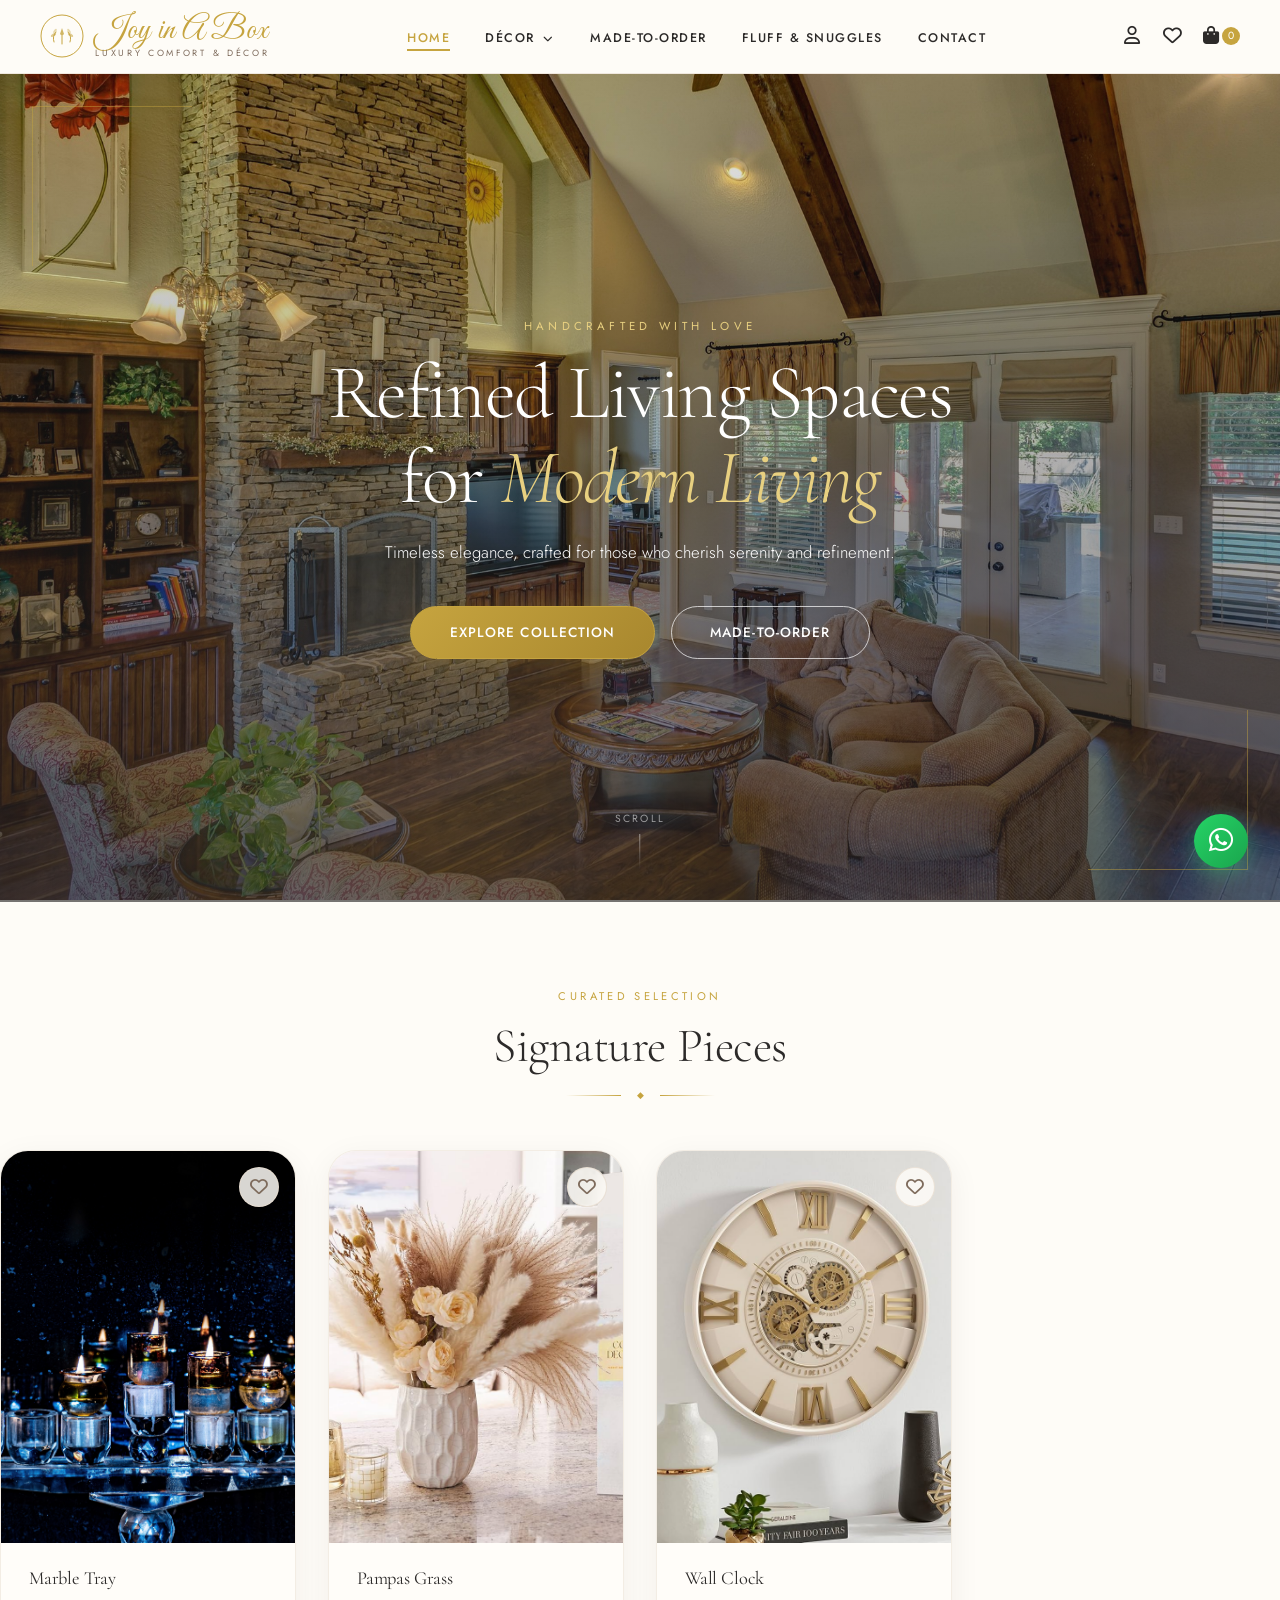
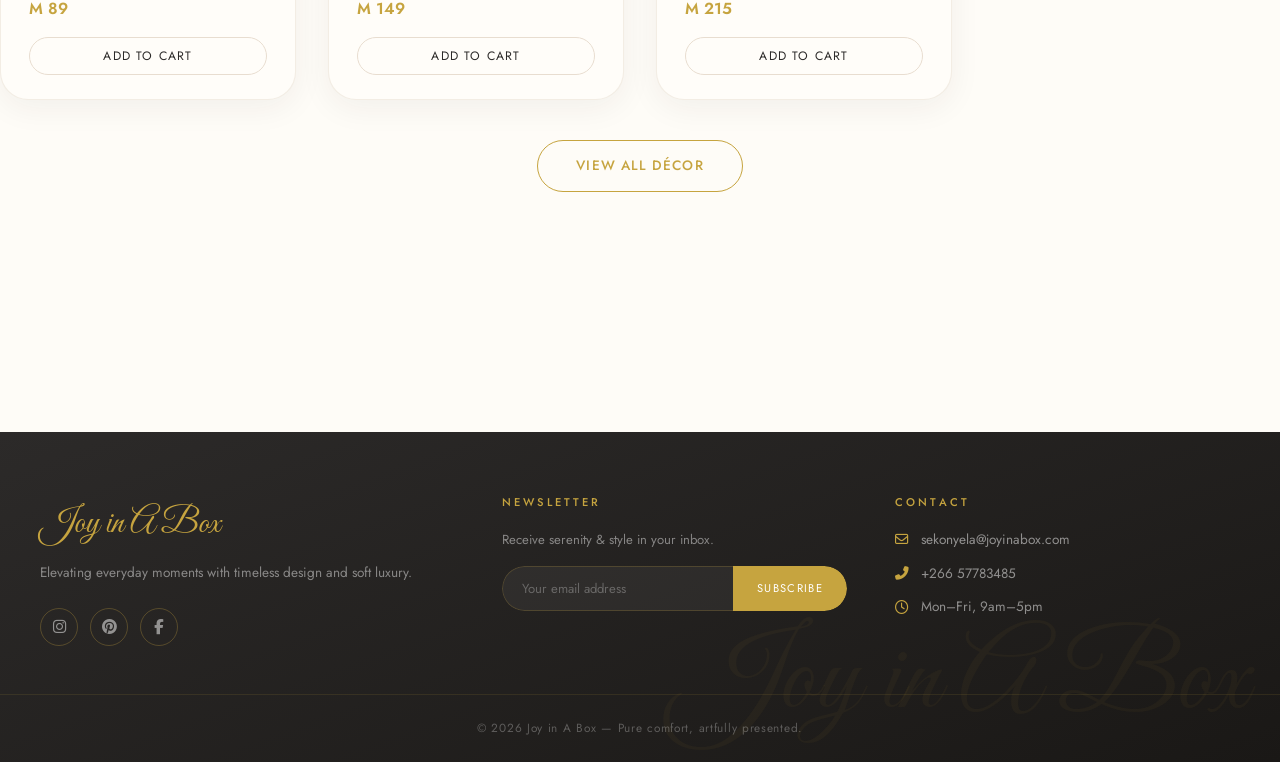
==== commit 2bfb05fd: "Update index.html" ====
--- a/index.html
+++ b/index.html
@@ -12,8 +12,6 @@
   <link rel="stylesheet" href="styles.css">
 </head>
 <body>
-
-  <!-- ═══ HEADER ═══════ -->
   <header class="header" id="mainHeader">
     <div class="container header-container">
 
@@ -61,7 +59,7 @@
         </ul>
       </nav>
 
-      <!-- ── Icons ── -->
+  
       <div class="header-icons">
         <a href="#" aria-label="Account" class="icon-btn"><i class="far fa-user"></i></a>
         <a href="#" aria-label="Favourites" class="icon-btn"><i class="far fa-heart"></i></a>
@@ -71,7 +69,7 @@
     </div>
   </header>
 
-  <!-- ═══ MAIN ════-->
+ 
   <main>
 
     <!-- ── Hero ── -->
@@ -122,12 +120,6 @@
         <!-- Card 2 -->
         <div class="product-card">
           <div class="product-image">
-            <!--
-              📸 IMAGE SLOT: Silk Woven Throw product photo
-                 File: images/product-silk-throw.jpg
-                 Best: throw draped over a chair or neatly folded
-                 Size: 600 × 800 px (portrait 3:4)
-            -->
             <img src="images/pampas-grass.jpg" alt="Pampas Grass">
             <button class="fav-btn" aria-label="Add to favourites"><i class="far fa-heart"></i></button>
           </div>
@@ -141,12 +133,6 @@
         <!-- Card 3 -->
         <div class="product-card">
           <div class="product-image">
-            <!--
-              📸 IMAGE SLOT: Gilded Horizon wall art product photo
-                 File: images/product-gilded-horizon.jpg
-                 Best: art piece hanging on a wall in context
-                 Size: 600 × 800 px (portrait 3:4)
-            -->
             <img src="images/wall-clock.jpg" alt="Wall Clock">
             <button class="fav-btn" aria-label="Add to favourites"><i class="far fa-heart"></i></button>
           </div>
@@ -188,8 +174,8 @@
       <div class="footer-contact">
         <h4>Contact</h4>
         <address>
-          <p><i class="far fa-envelope"></i> mokokoane@joyinabox.com</p>
-          <p><i class="fas fa-phone-alt"></i> +266 5778348</p>
+          <p><i class="far fa-envelope"></i> sekonyela@joyinabox.com</p>
+          <p><i class="fas fa-phone-alt"></i> +266 57783485</p>
           <p><i class="far fa-clock"></i> Mon–Fri, 9am–5pm</p>
         </address>
       </div>
@@ -199,7 +185,7 @@
     </div>
   </footer>
 
-  <a href="https://wa.me/2665778348" class="floating-wa" target="_blank" aria-label="WhatsApp Chat"><i class="fab fa-whatsapp"></i></a>
+  <a href="https://wa.me/26657783485" class="floating-wa" target="_blank" aria-label="WhatsApp Chat"><i class="fab fa-whatsapp"></i></a>
   <button class="scroll-top" id="scrollTop" aria-label="Scroll to top"><i class="fas fa-arrow-up"></i></button>
 
   <script>
